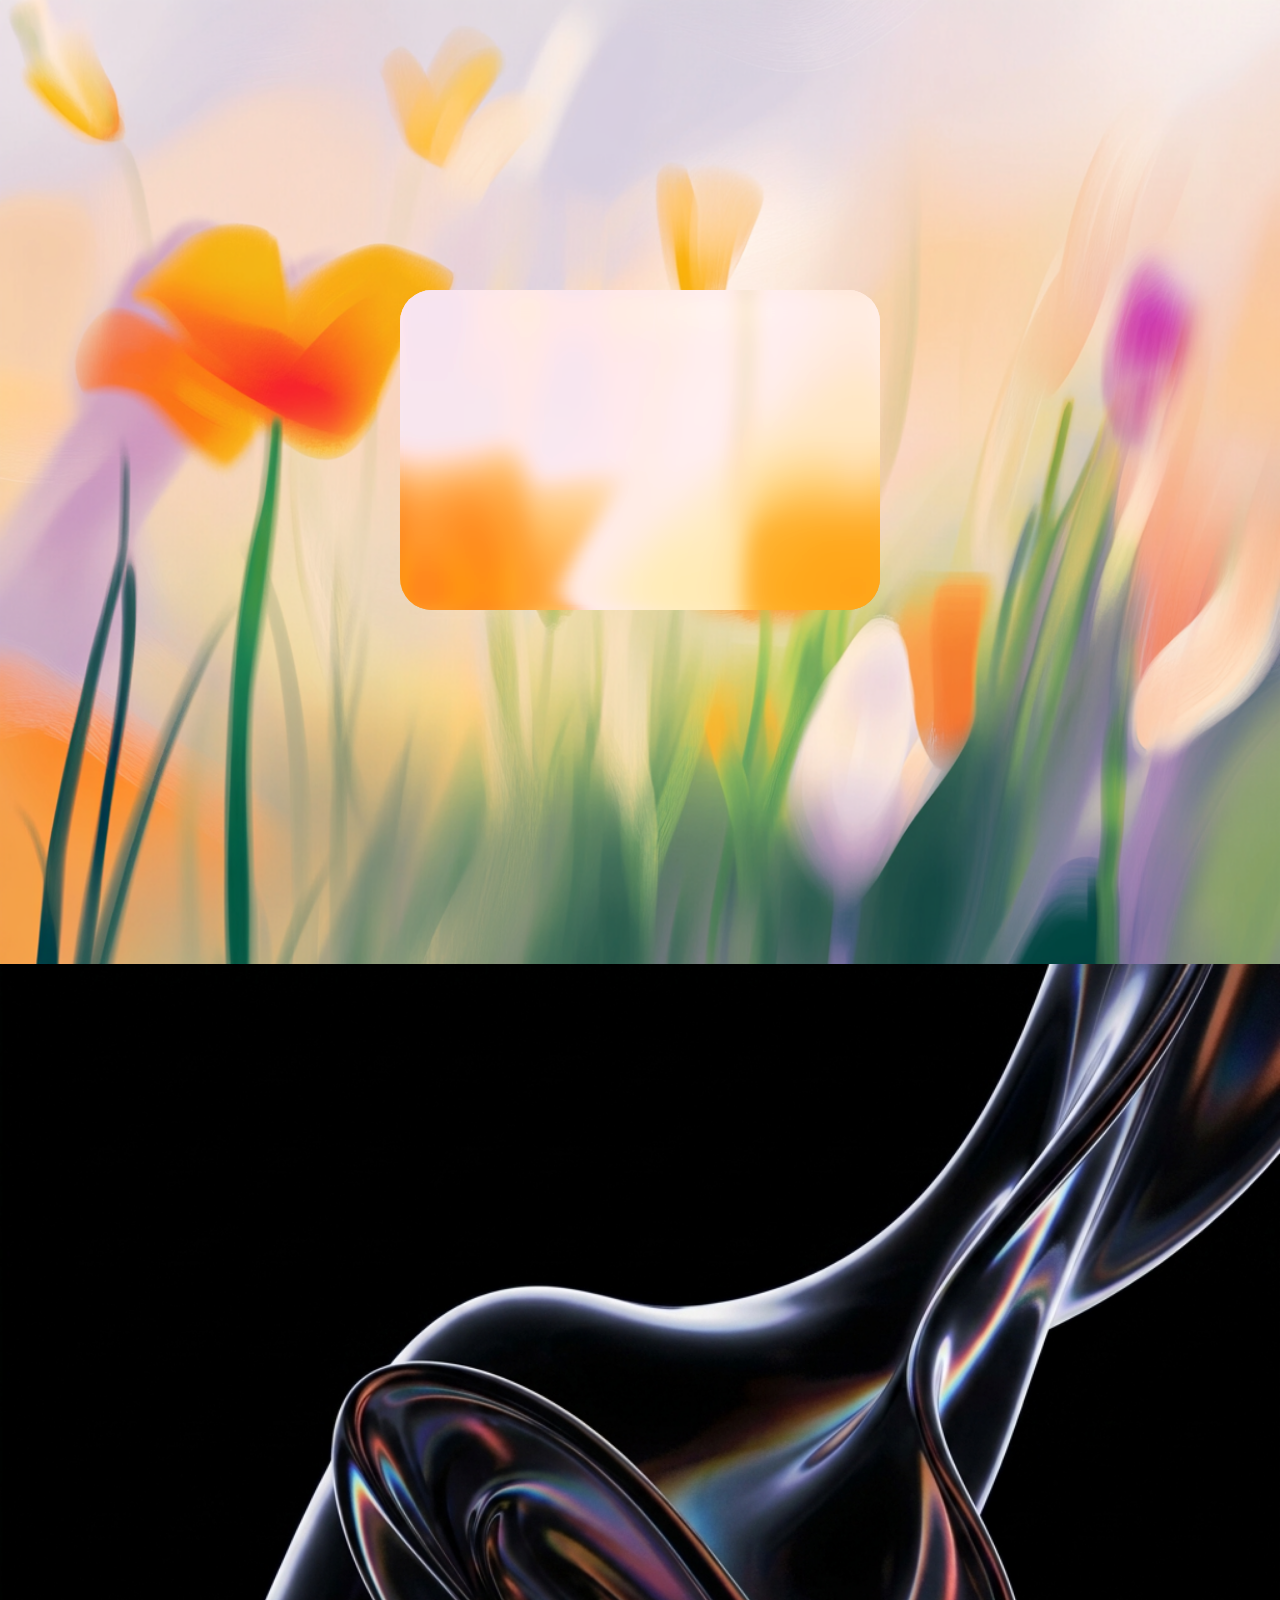
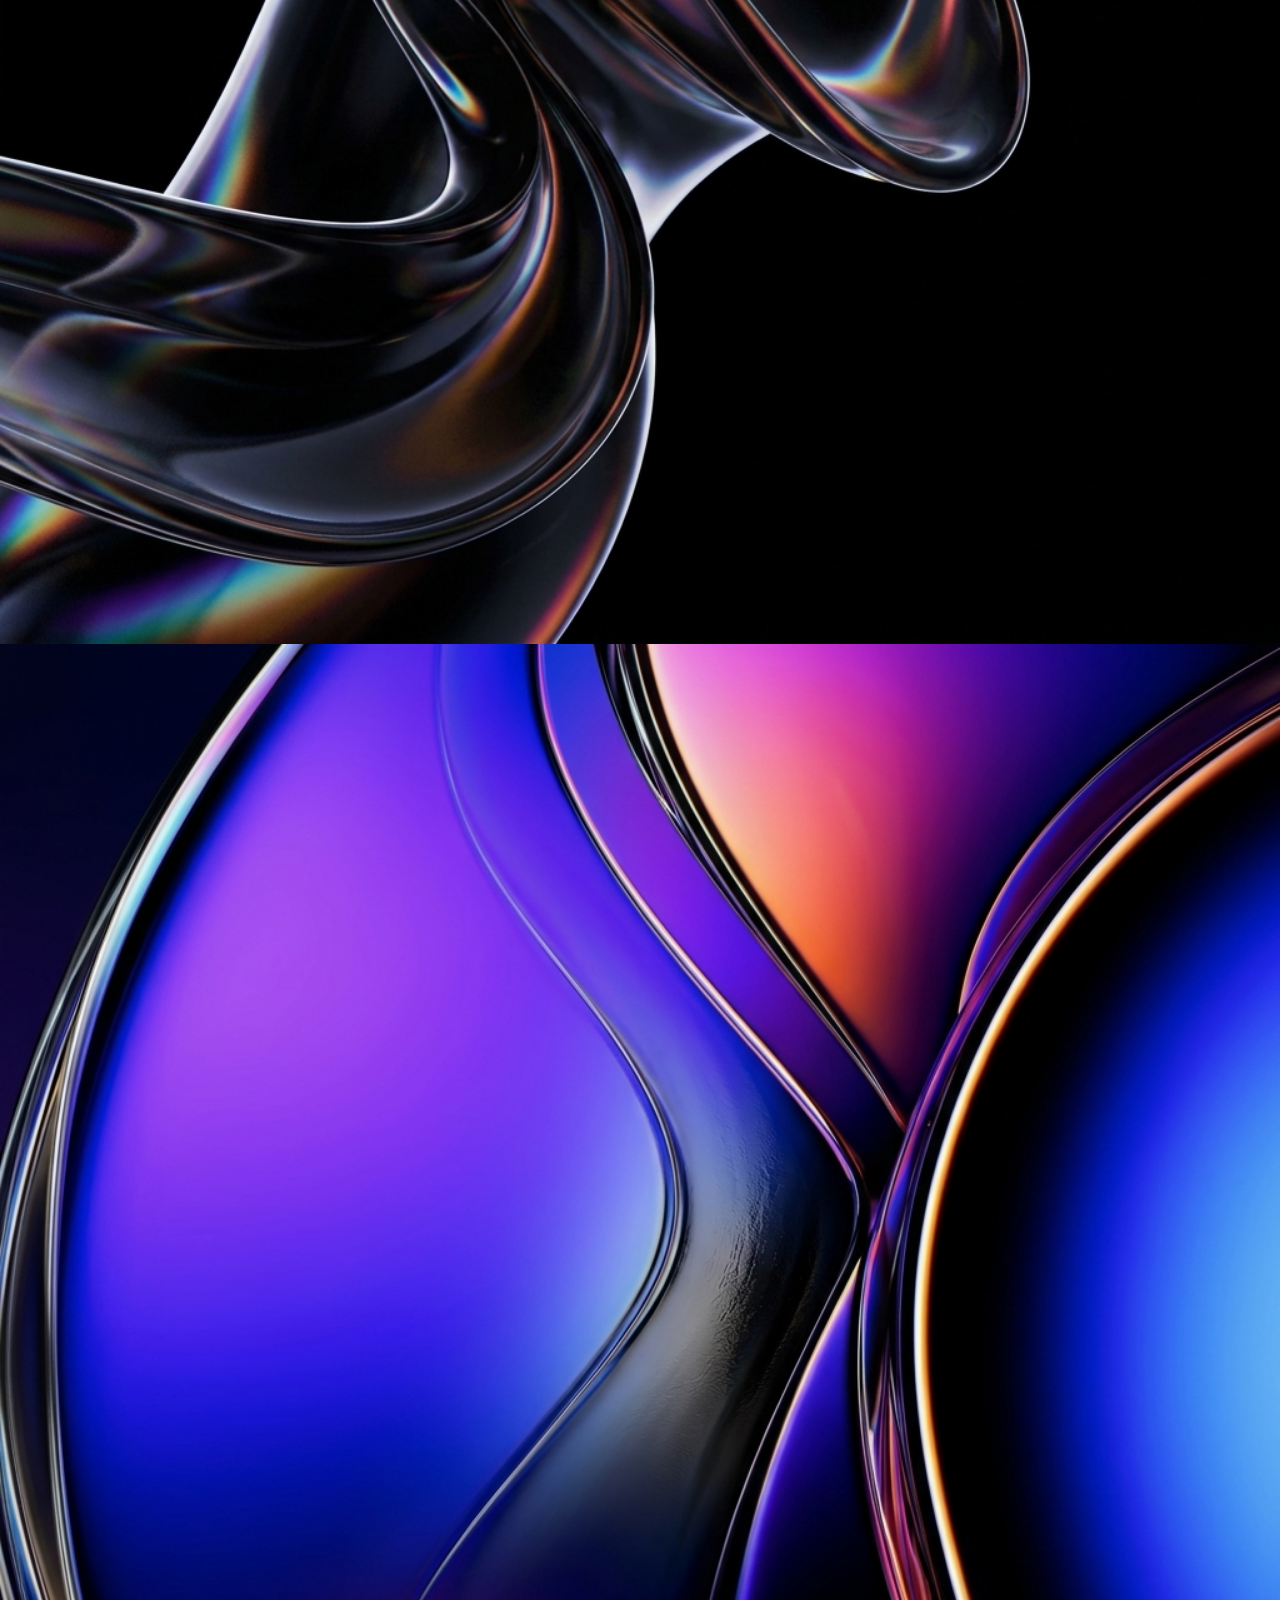
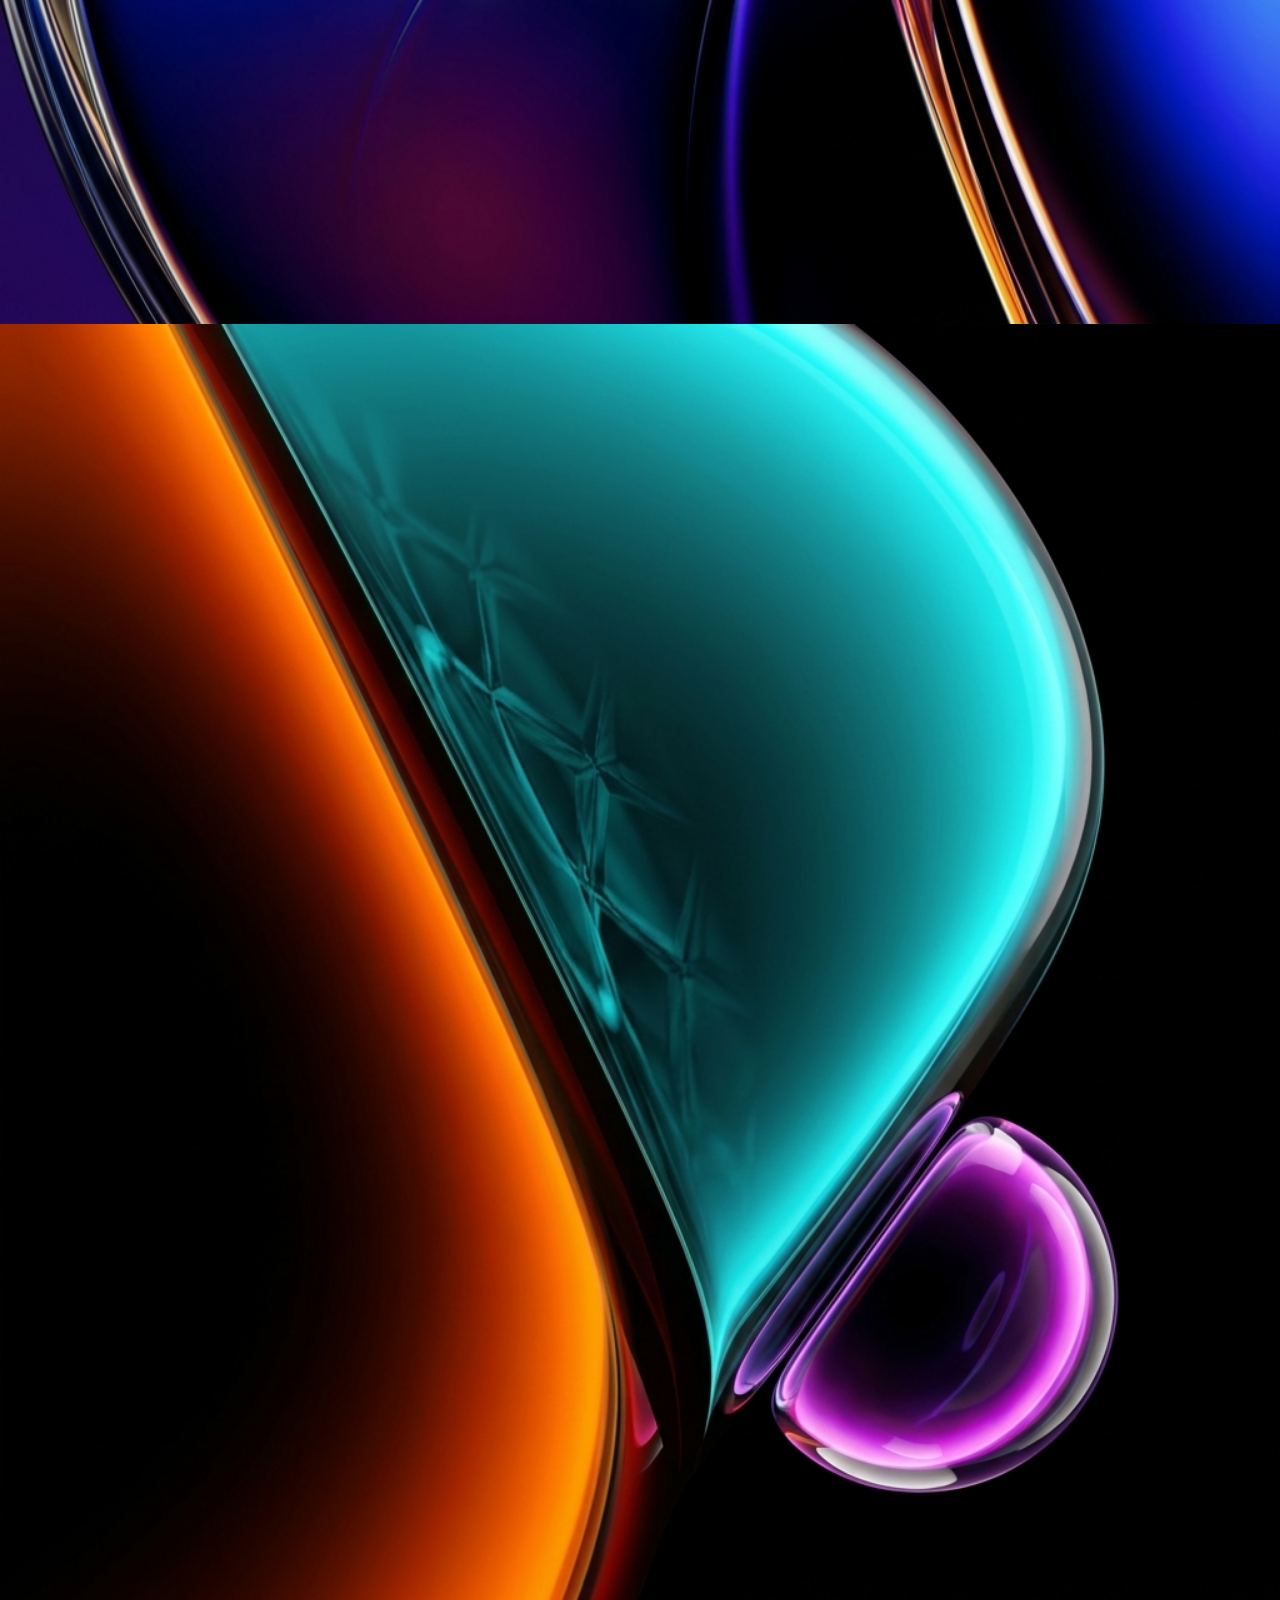
==== index.html @ f013bc6e "Initial commit of The Liquid Glass" ====
<!DOCTYPE html>
<html lang="en">
<head>
<meta charset="UTF-8">
<meta name="viewport" content="width=device-width, initial-scale=1.0">
<title>3D Spherical Glass Lens</title>
<style>
  html, body {
    height: 100%;
    min-height: 300vh;
    margin: 0;
    font-family: system-ui, sans-serif;
    overflow-x: hidden;
    background: #000;
  }
  
  .bg {
    position: absolute; /* Make it absolute so it scrolls naturally with the page */
    inset: 0;
    z-index: 0;
  }
  
  .bg img {
    width: 100%;
    display: block;
    object-fit: cover;
  }

  .glass-container {
    position: fixed;
    inset: 50% auto auto 50%;
    transform: translate(-50%, -50%);
    width: 480px;
    height: 320px;
    z-index: 10;
  }

  .frost-layer {
    position: absolute;
    inset: 0;
    width: 100%;
    height: 100%;
    border-radius: 2rem;
    
    /* Constant blur/refraction */
    backdrop-filter: url(#glass-dispersion);
    -webkit-backdrop-filter: url(#glass-dispersion);
  }

  .glass-3d-overlay {
    position: absolute;
    inset: 0;
    width: 100%;
    height: 100%;
    border-radius: 2rem;
    background: transparent;
    
    /* Light -63° 80% & Depth 29 */
    border: none; 
    
    /* box-shadow removed */
    outline: 0;
    transition: transform 0.3s ease;
  }

  /* removed ::before */

</style>
</head>
<body>

<div class="bg">
  <img src="Vibrant-Summer-Meadow-Watercolor.png" alt="">
  <img src="bg1.png" alt="">
  <img src="bg2.png" alt="">
  <img src="bg3.png" alt="">
</div>

<div class="glass-container">
  
  

  
  

  
  <div style="position: absolute; inset: 0; border-radius: 2rem; overflow: hidden; pointer-events: none;">
    <div id="internal-bg" style="position: absolute; left: calc(-50vw + 240px); top: calc(-50vh + 160px); width: 100vw; transform: scale(1.8); will-change: transform, top; filter: blur(5px) contrast(1.2) saturate(1.1);">

      <img src="Vibrant-Summer-Meadow-Watercolor.png" style="width: 100%; display: block;" alt="">
      <img src="bg1.png" style="width: 100%; display: block;" alt="">
      <img src="bg2.png" style="width: 100%; display: block;" alt="">
      <img src="bg3.png" style="width: 100%; display: block;" alt="">

    </div>
  </div>

  <div class="frost-layer" id="frost-layer"></div>
  <button id="btn" class="glass-3d-overlay"></button>
</div>

<svg aria-hidden="true" style="position:absolute;width:0;height:0">
  <!-- Increase filter bounds to 300% to prevent the massive displacement from clipping the edges (which causes the blue/cyan artifacts) -->
  <filter id="glass-dispersion" x="-100%" y="-100%" width="300%" height="300%" filterUnits="objectBoundingBox" primitiveUnits="userSpaceOnUse" color-interpolation-filters="sRGB">
    
    <!-- Frost -->
    <feGaussianBlur in="SourceGraphic" stdDeviation="0" result="frosted"/>
    
    <!-- Refraction Map -->
    <feImage href="[data-uri]" x="0" y="0" width="480" height="320" preserveAspectRatio="none" result="raw-map"/>
    <feGaussianBlur in="raw-map" stdDeviation="2" result="smooth-map"/>
    
    <!-- Chromatic Aberration / Dispersion (90 spread) -->
    <!-- RED CHANNEL: Refraction 140 + 45 = 185 -->
    <feColorMatrix in="frosted" type="matrix" values="1 0 0 0 0  0 0 0 0 0  0 0 0 0 0  0 0 0 1 0" result="red-channel"/>
    <feDisplacementMap in="red-channel" in2="smooth-map" scale="200" xChannelSelector="R" yChannelSelector="G" result="displaced-red"/>
    
    <!-- GREEN CHANNEL: Refraction 140 -->
    <feColorMatrix in="frosted" type="matrix" values="0 0 0 0 0  0 1 0 0 0  0 0 0 0 0  0 0 0 1 0" result="green-channel"/>
    <feDisplacementMap in="green-channel" in2="smooth-map" scale="180" xChannelSelector="R" yChannelSelector="G" result="displaced-green"/>
    
    <!-- BLUE CHANNEL: Refraction 140 - 45 = 95 -->
    <feColorMatrix in="frosted" type="matrix" values="0 0 0 0 0  0 0 0 0 0  0 0 1 0 0  0 0 0 1 0" result="blue-channel"/>
    <feDisplacementMap in="blue-channel" in2="smooth-map" scale="160" xChannelSelector="R" yChannelSelector="G" result="displaced-blue"/>
    
    <!-- Merge RGB Channels -->
    <feComposite in="displaced-red" in2="displaced-green" operator="arithmetic" k2="1" k3="1" result="rg"/>
    <feComposite in="rg" in2="displaced-blue" operator="arithmetic" k2="1" k3="1" result="final-dispersion"/>
    <feGaussianBlur in="final-dispersion" stdDeviation="0.5"/>
  </filter>
</svg>





<script>
  const bg = document.getElementById('internal-bg');
  let lastScrollY = -1;
  
  function updateGlass() {
    const scrollY = window.scrollY;
    if (scrollY !== lastScrollY && bg) {
      bg.style.top = `calc(-50vh + 160px - ${scrollY}px)`;
      bg.style.transformOrigin = `50vw calc(50vh + ${scrollY}px)`;
      lastScrollY = scrollY;
    }
    requestAnimationFrame(updateGlass);
  }
  
  requestAnimationFrame(updateGlass);
</script>
</body>



</html>
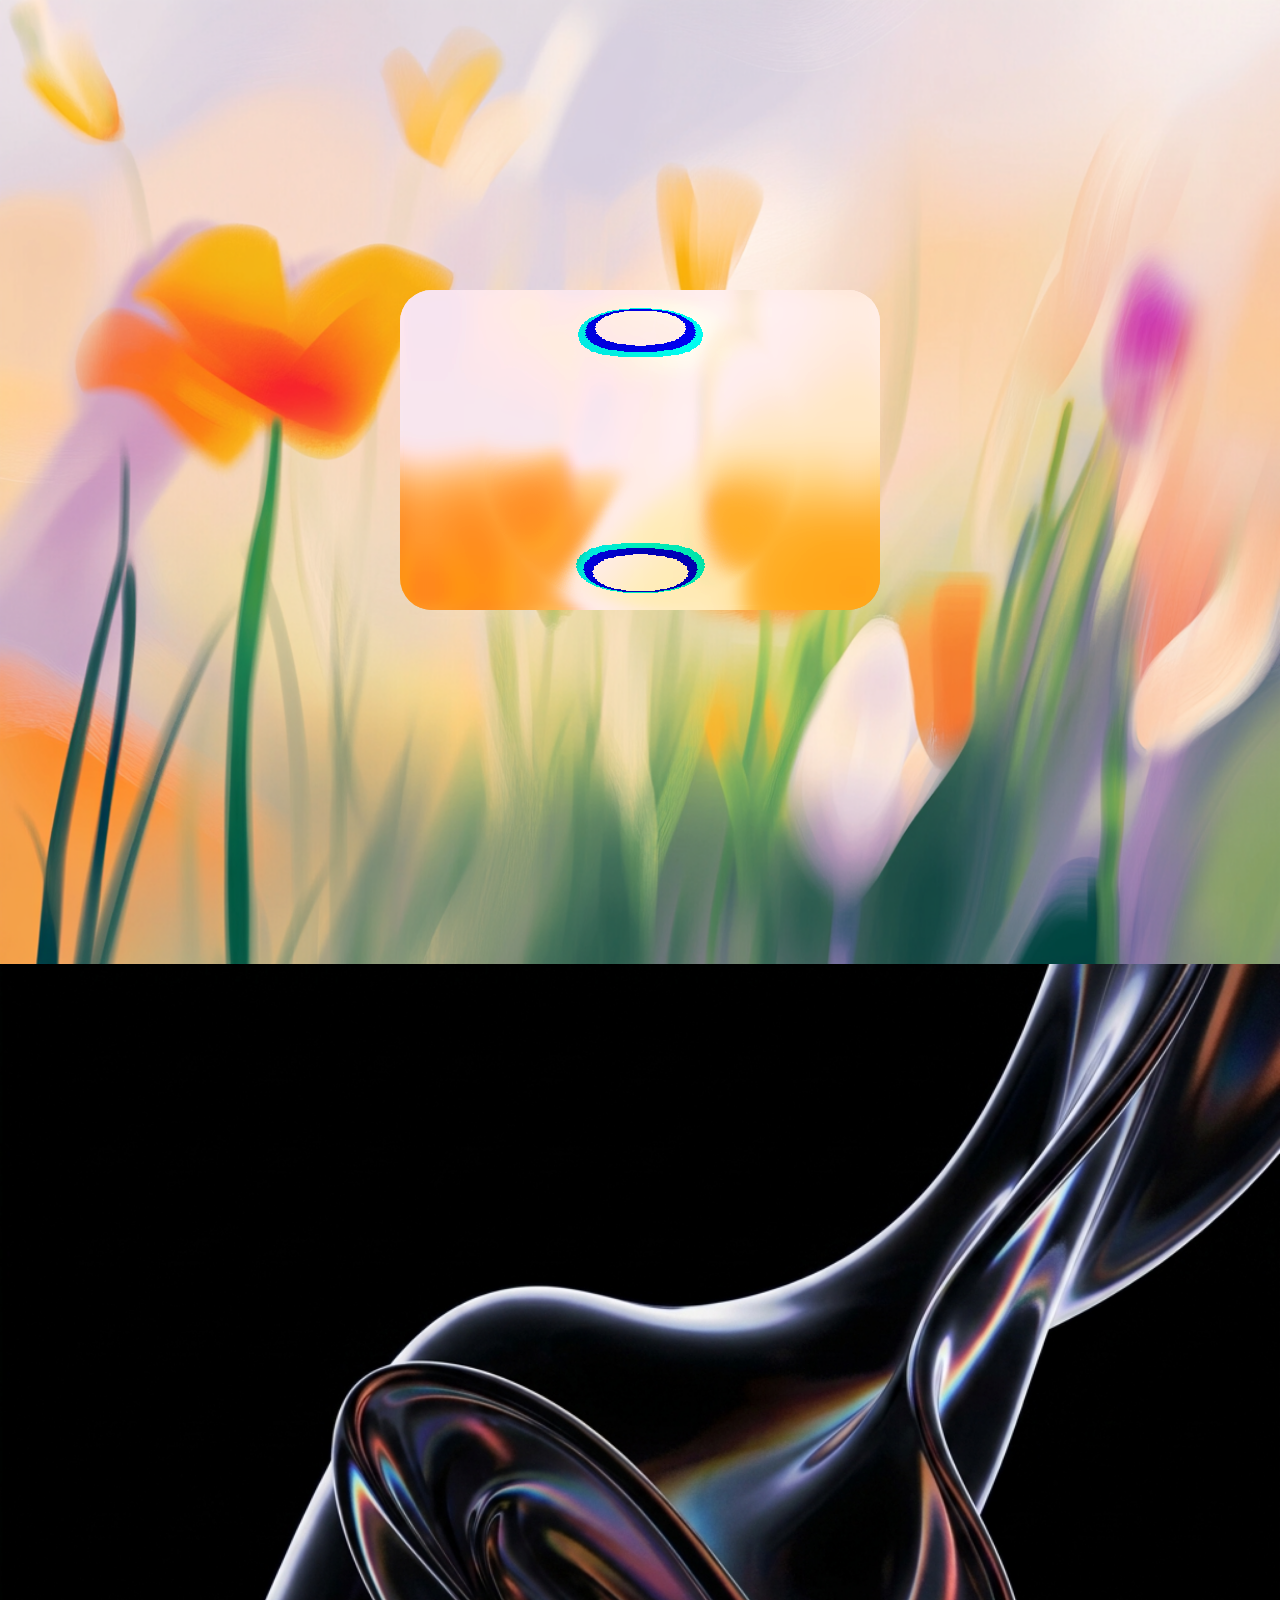
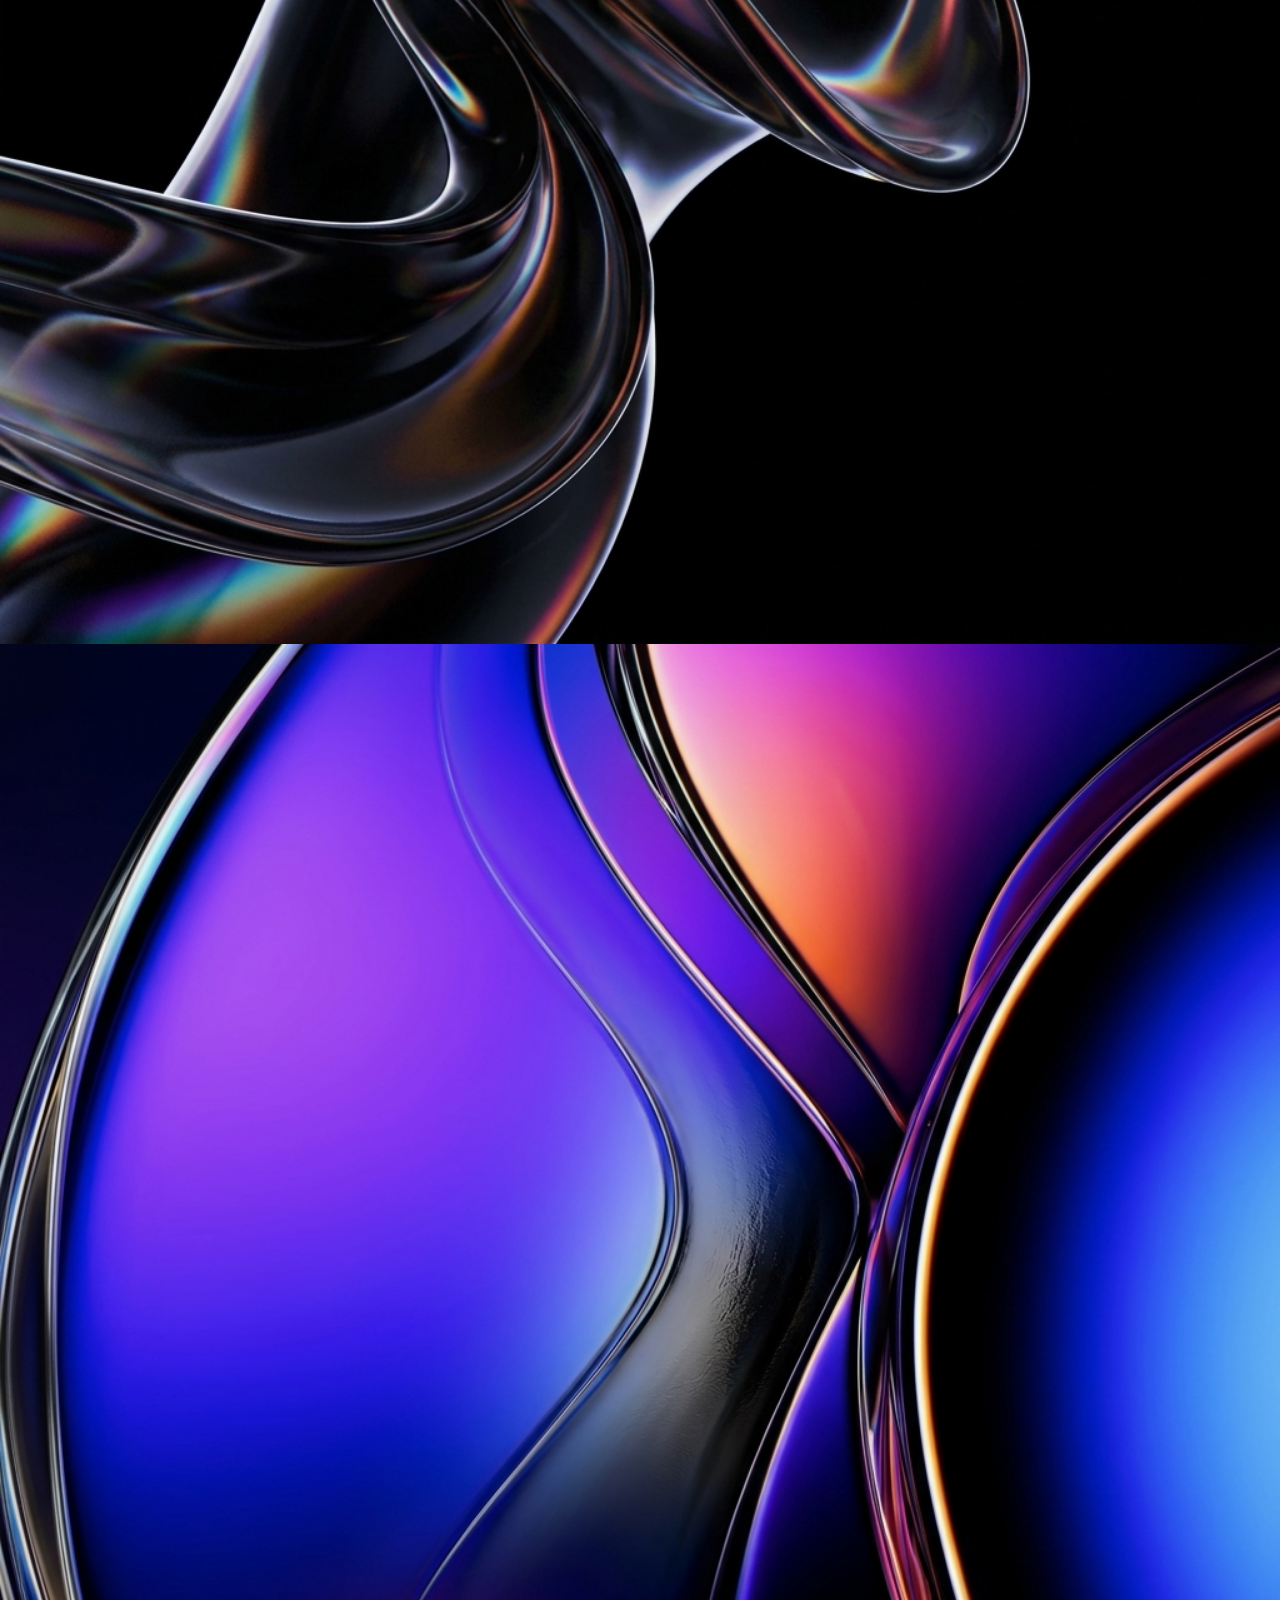
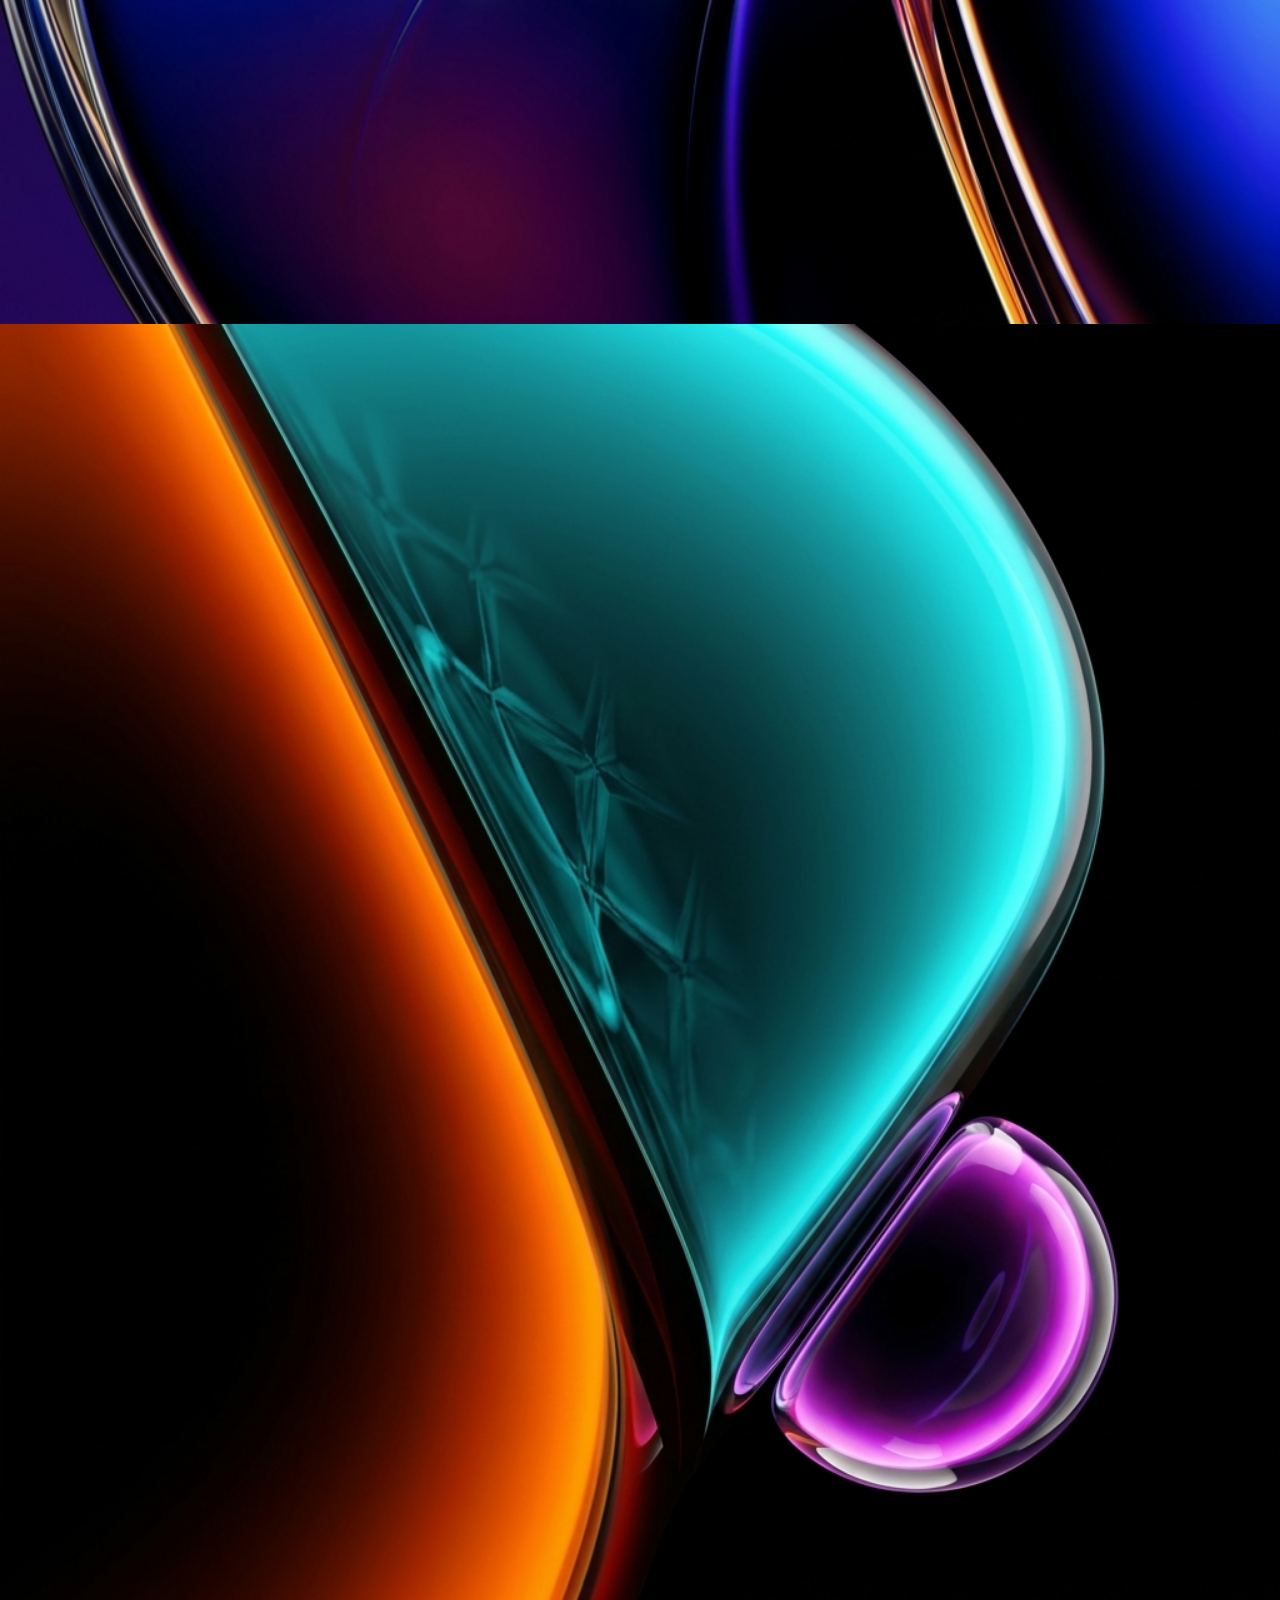
==== commit d40cbd9e: "Merged spherical slab seamlessly into main glass map" ====
--- a/index.html
+++ b/index.html
@@ -65,6 +65,8 @@
 
   /* removed ::before */
 
+
+  
 </style>
 </head>
 <body>
@@ -96,6 +98,7 @@
   </div>
 
   <div class="frost-layer" id="frost-layer"></div>
+  
   <button id="btn" class="glass-3d-overlay"></button>
 </div>
 
@@ -107,7 +110,7 @@
     <feGaussianBlur in="SourceGraphic" stdDeviation="0" result="frosted"/>
     
     <!-- Refraction Map -->
-    <feImage href="[data-uri]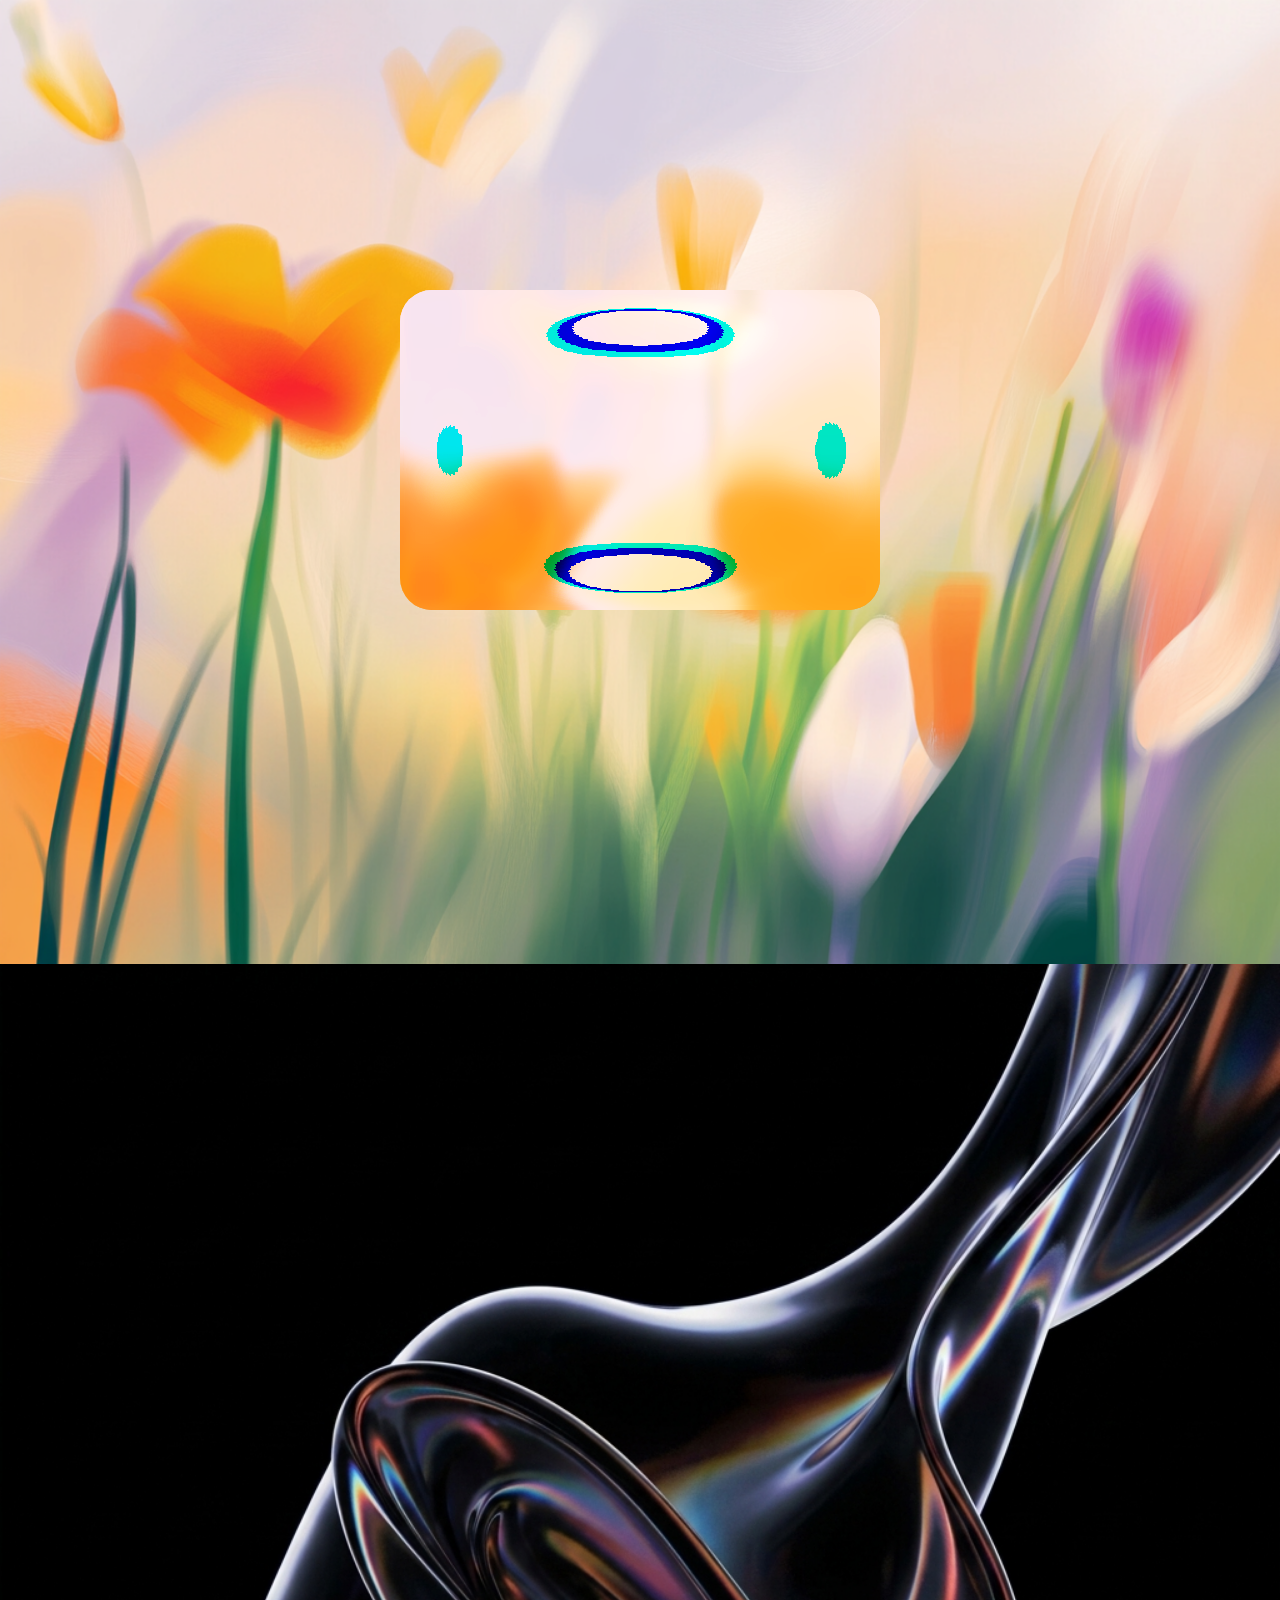
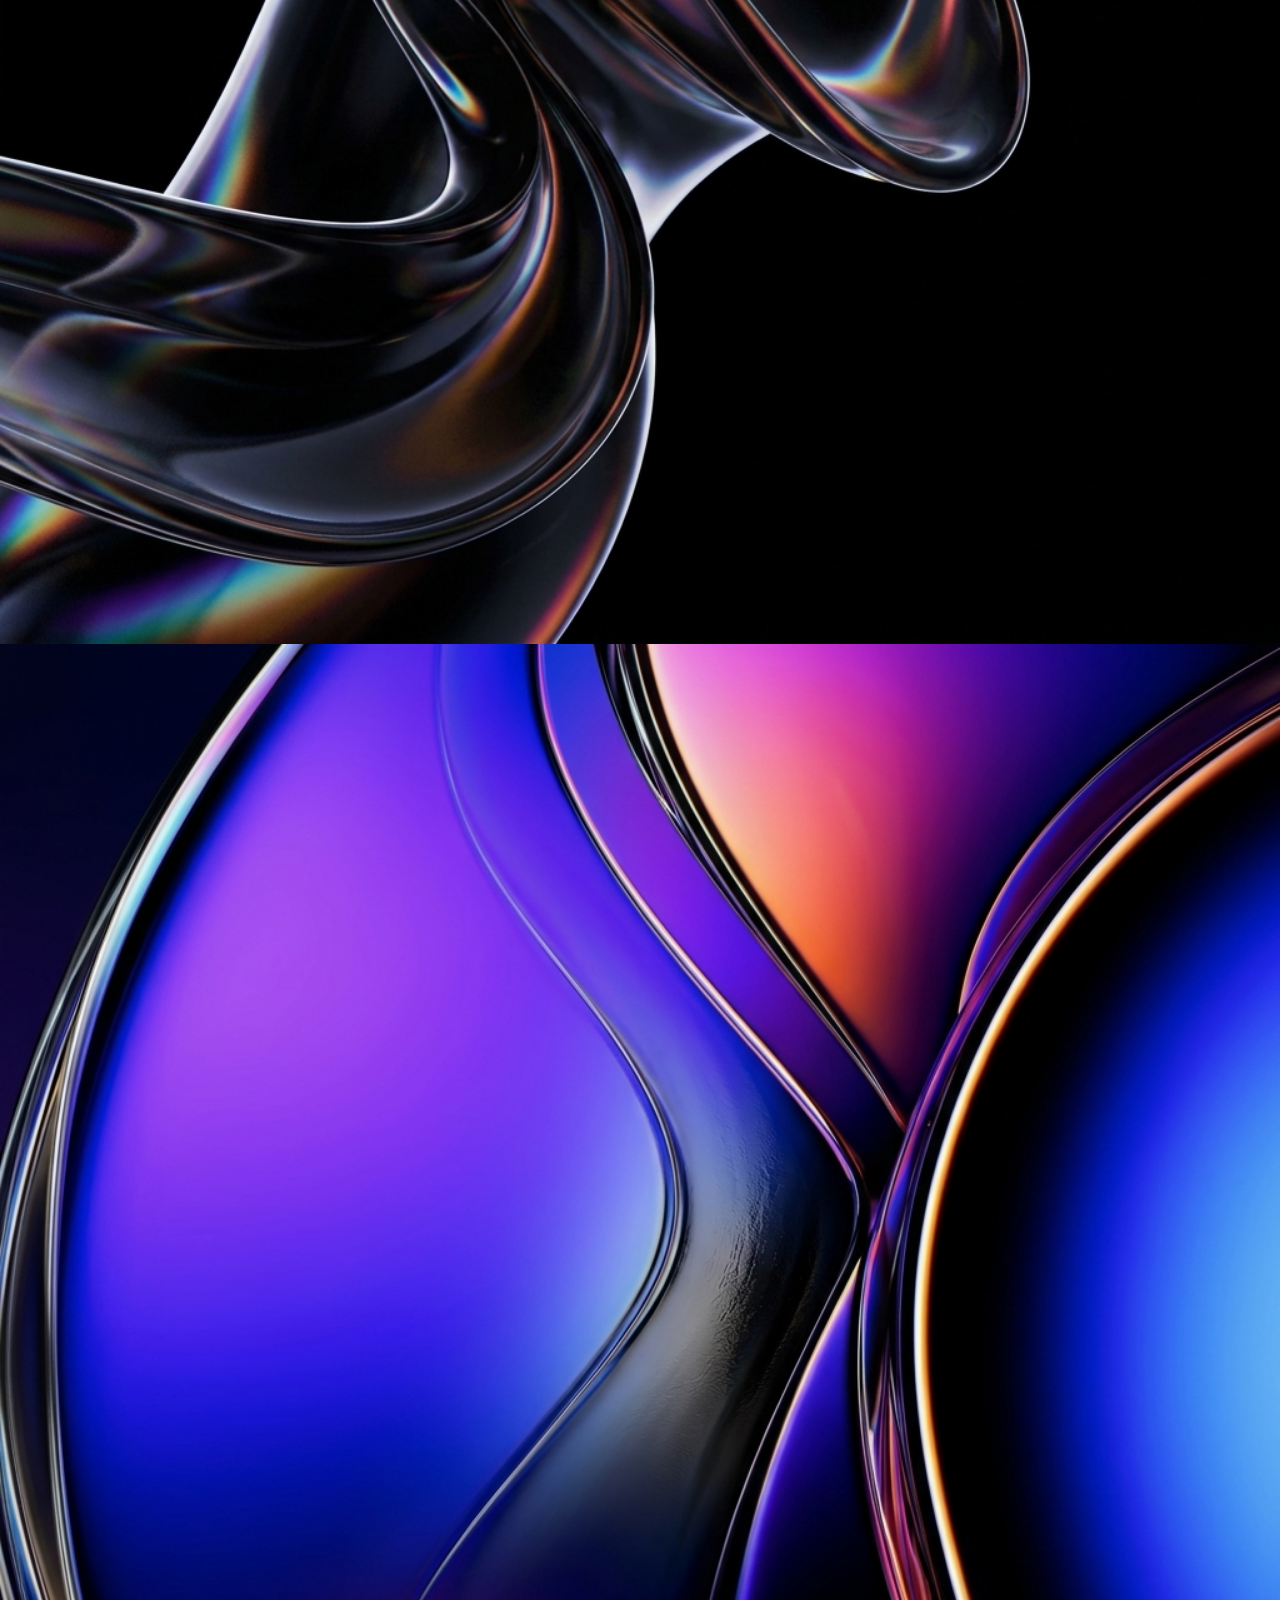
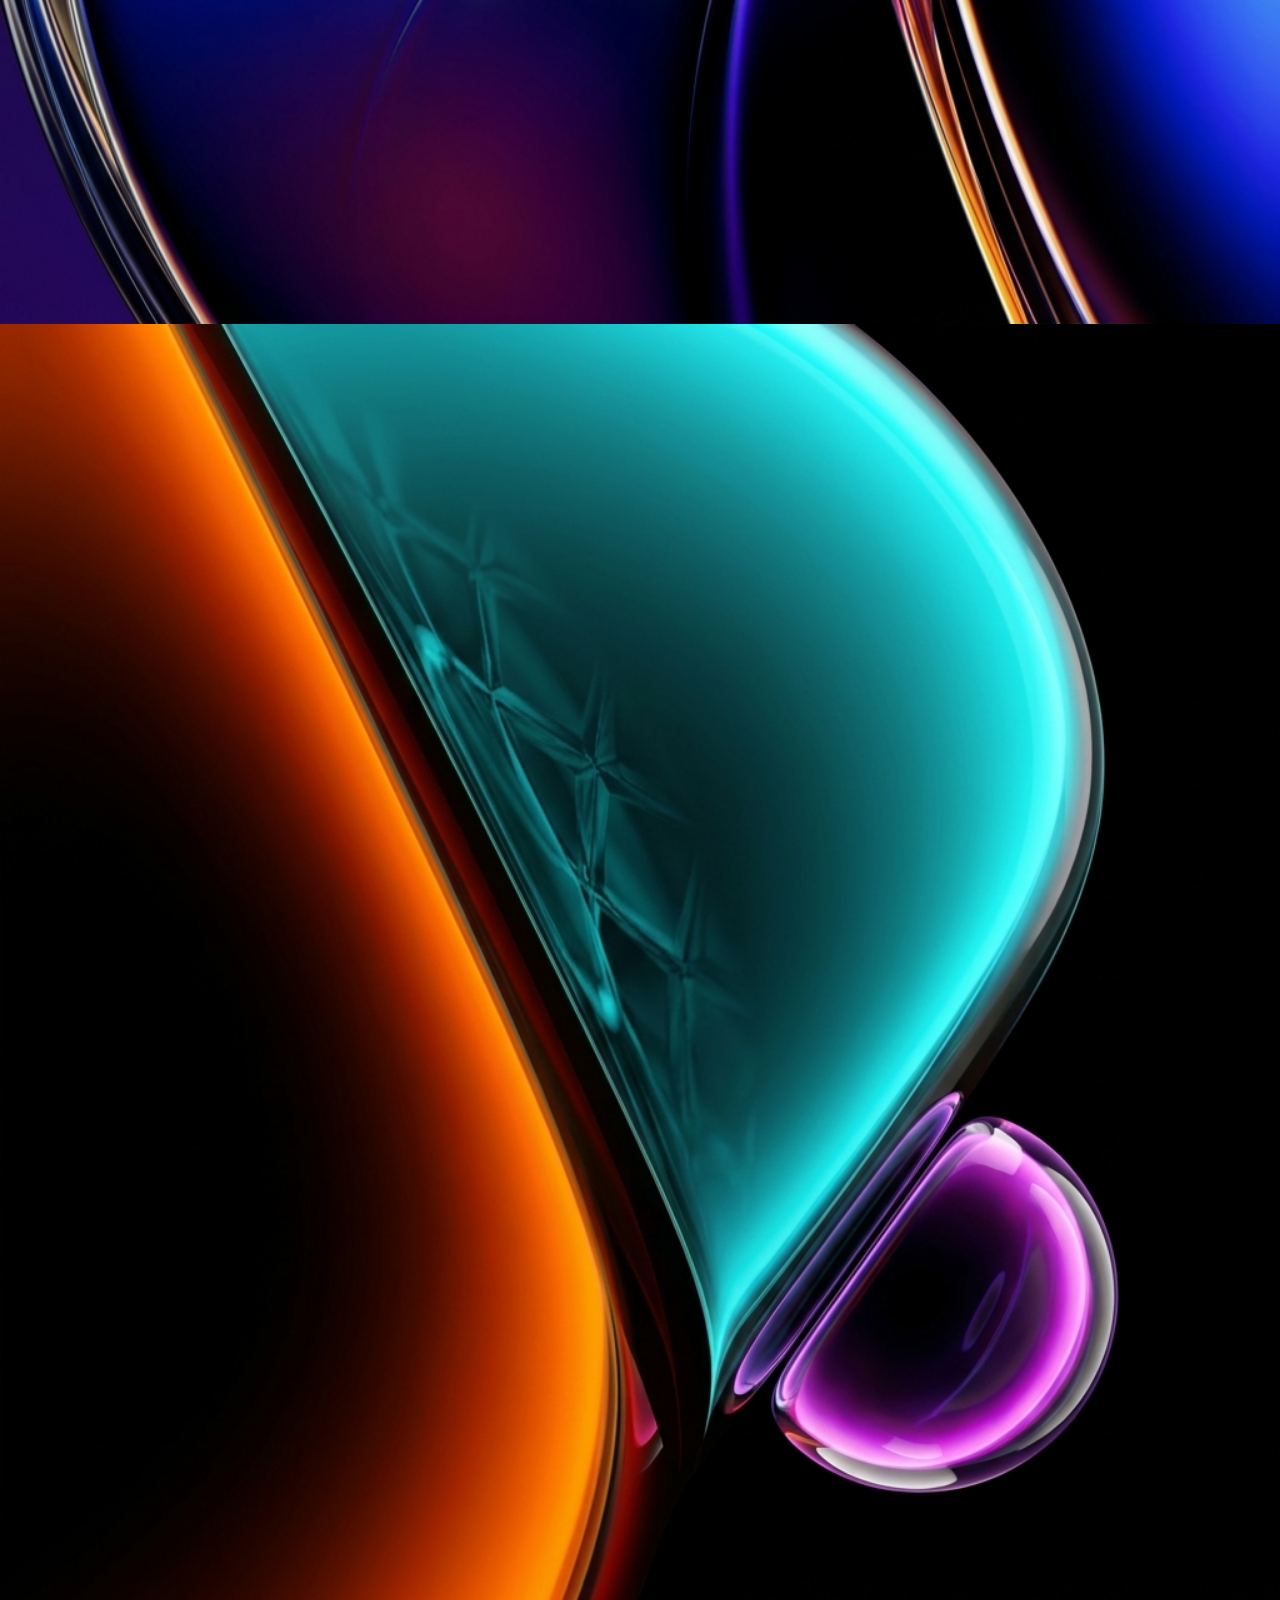
==== commit a0705ed2: "Extended shape to touch all four edges (ellipse)" ====
--- a/index.html
+++ b/index.html
@@ -110,7 +110,7 @@
     <feGaussianBlur in="SourceGraphic" stdDeviation="0" result="frosted"/>
     
     <!-- Refraction Map -->
-    <feImage href="[data-uri]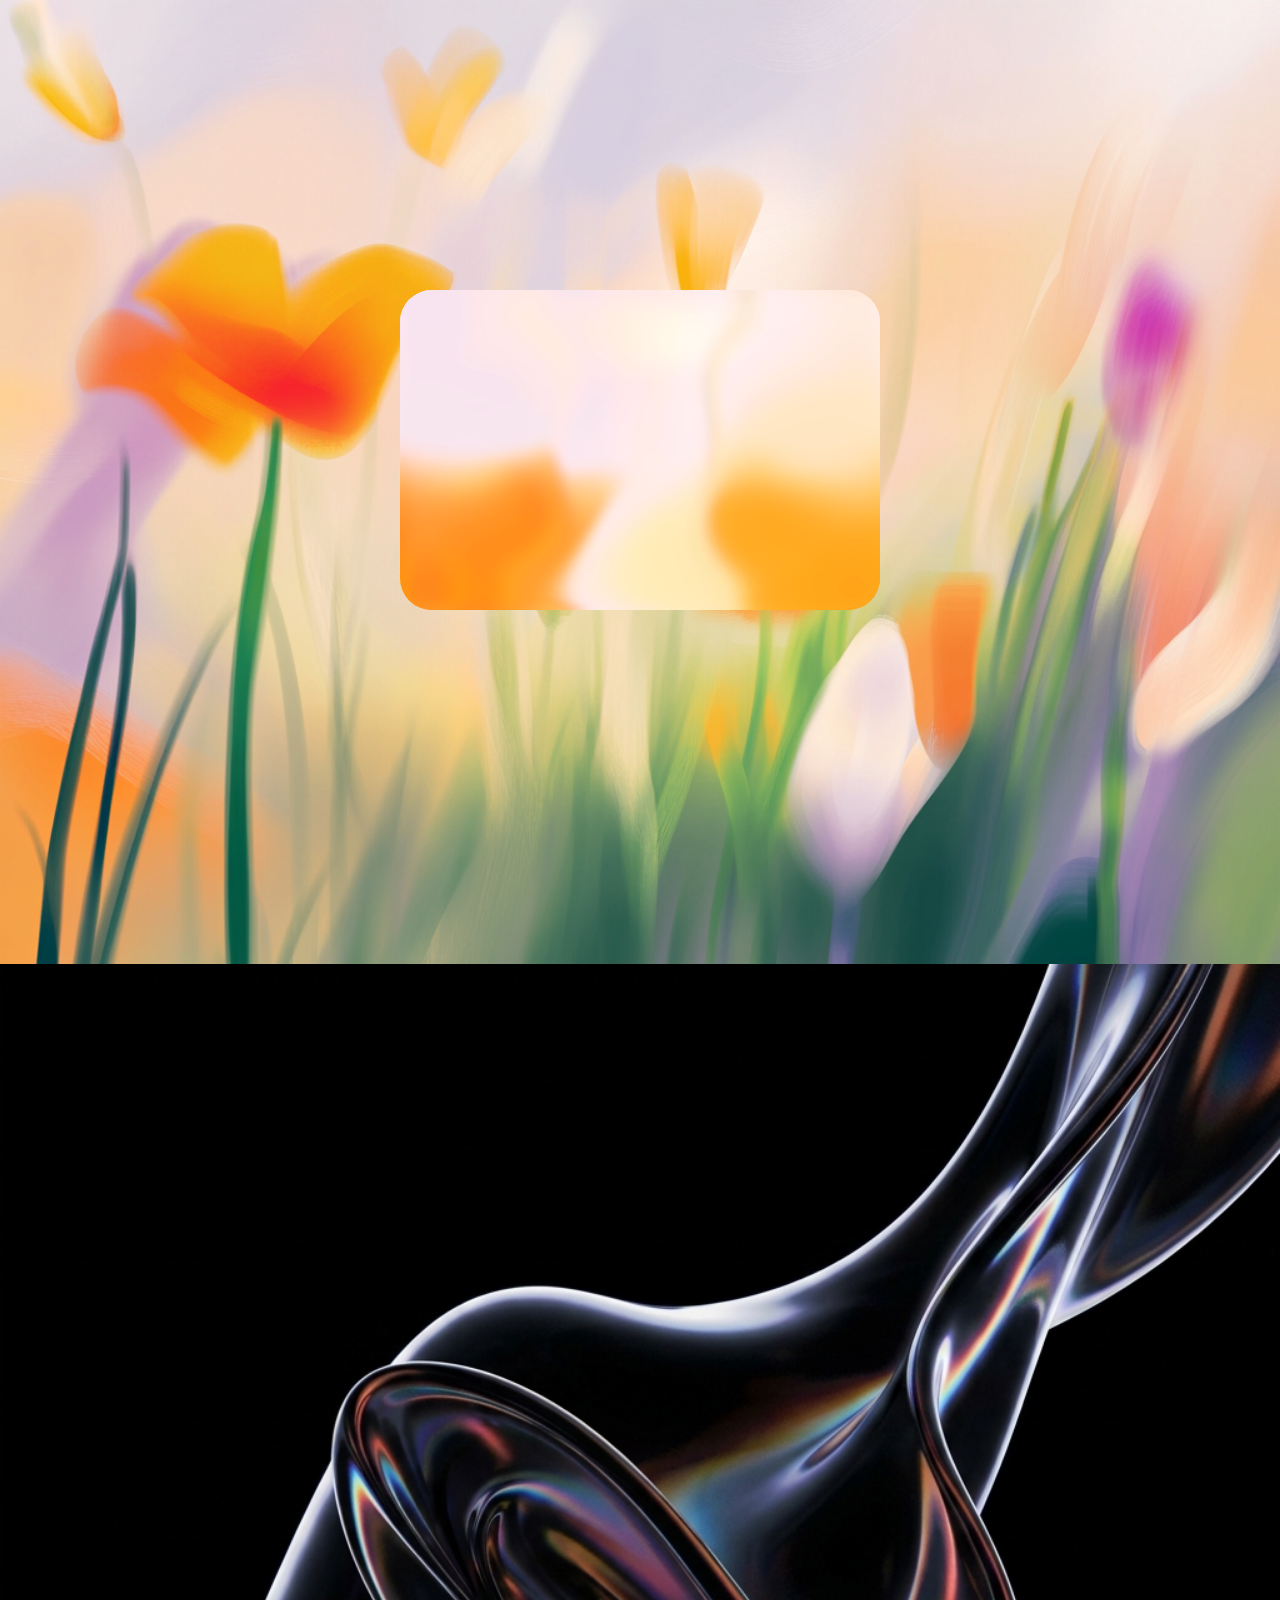
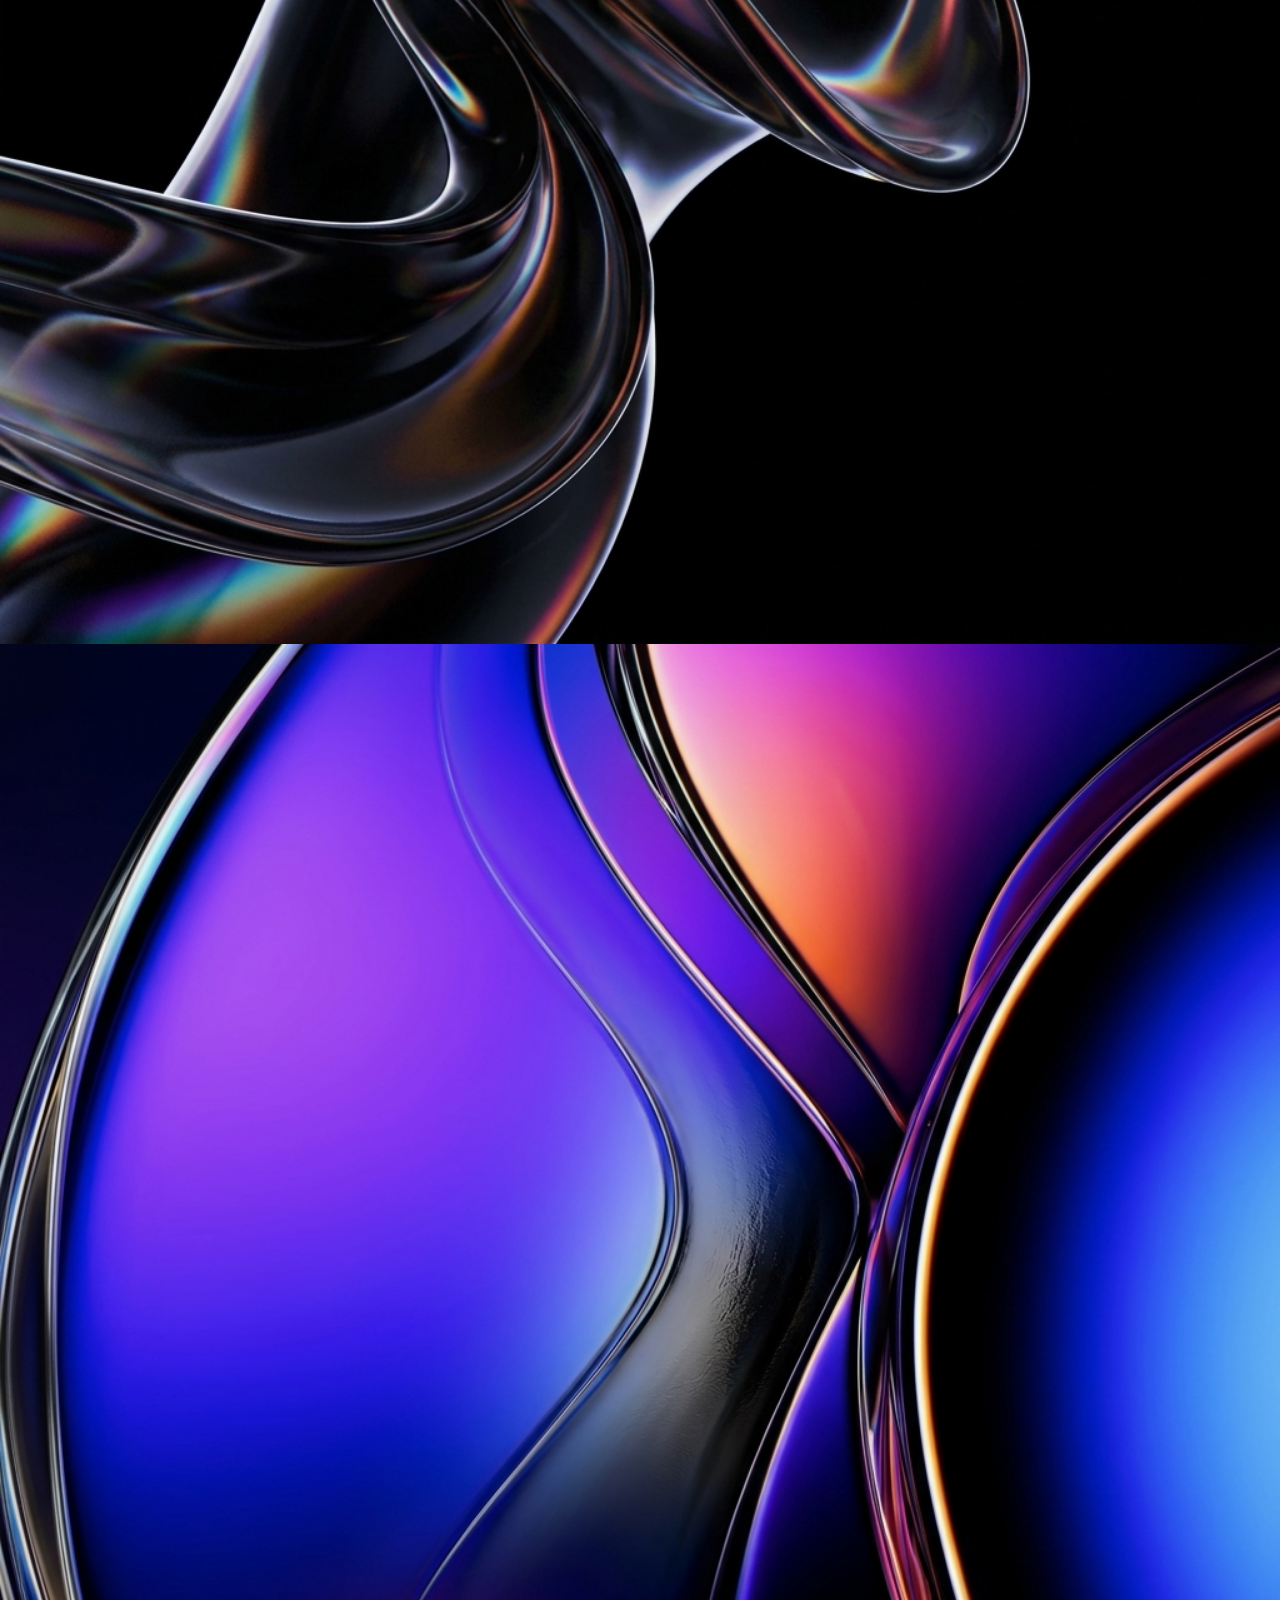
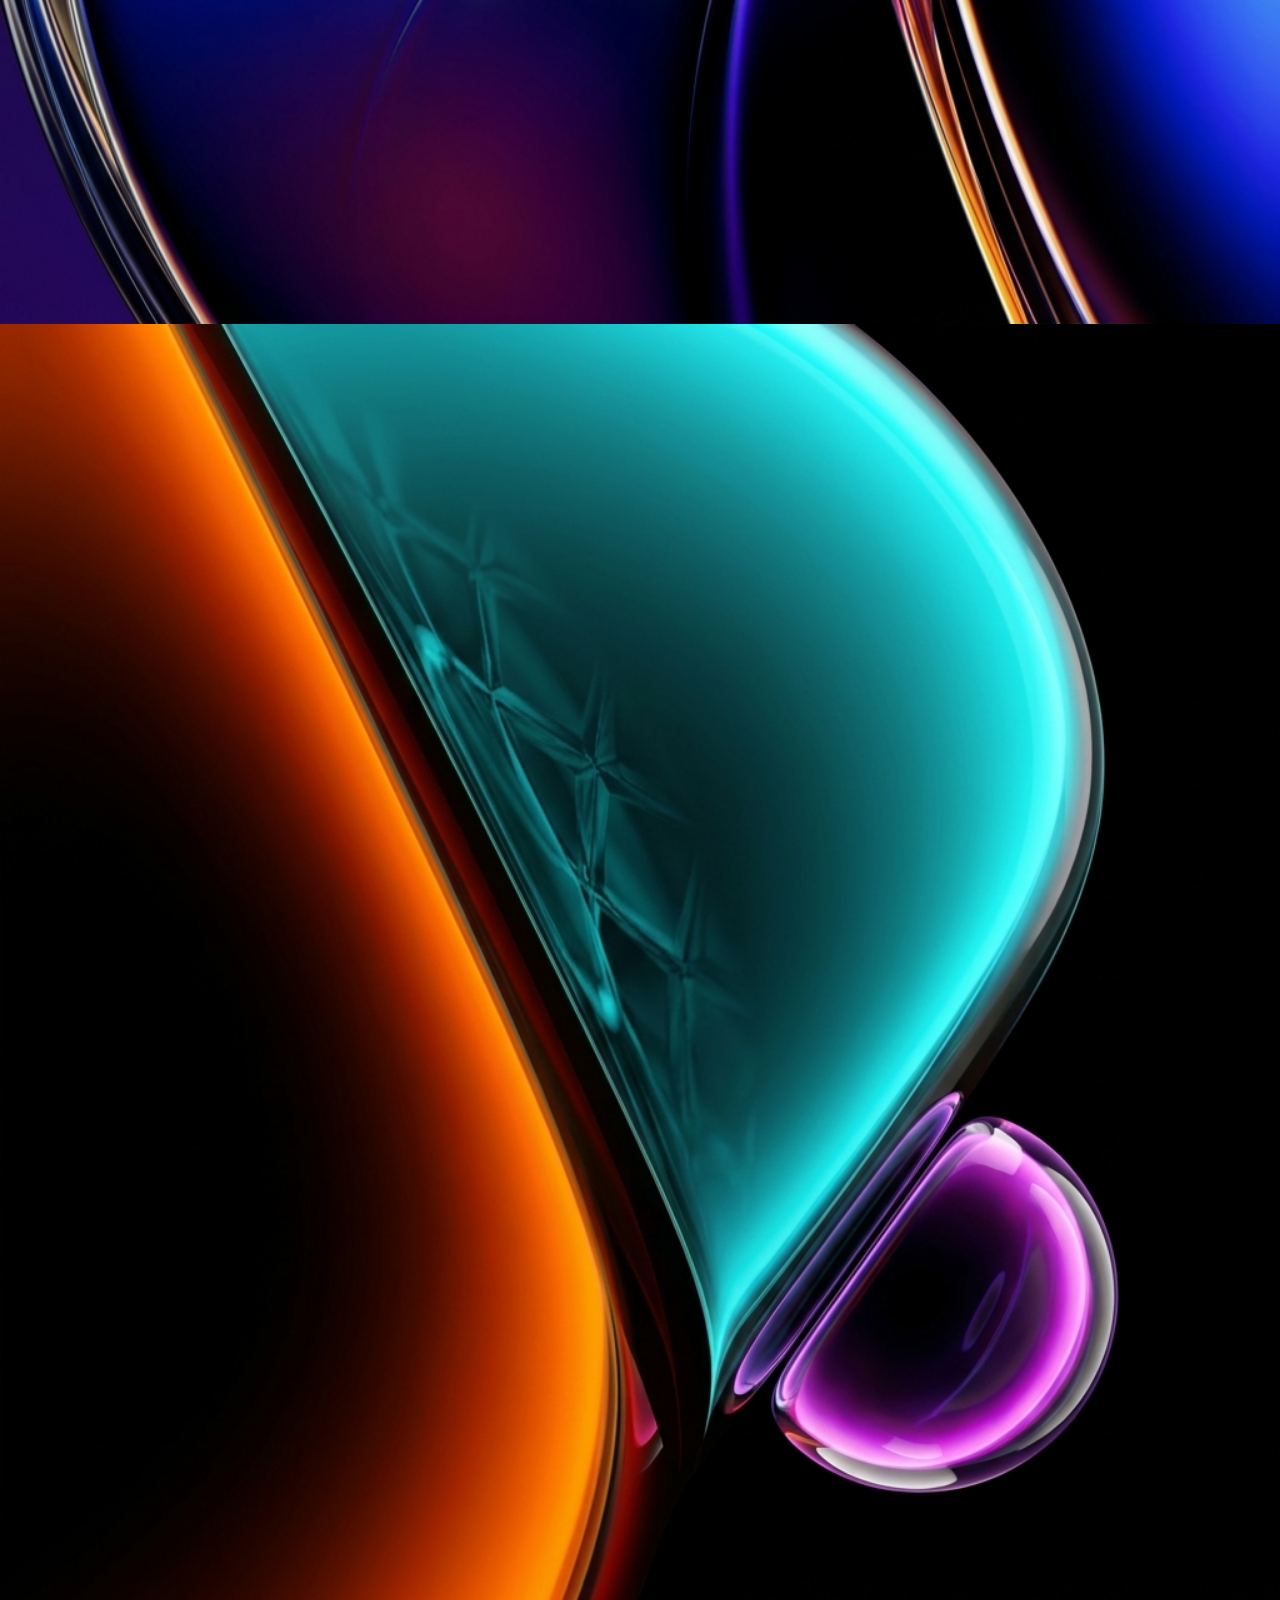
==== commit bb528605: "Fixed ellipse optical illusion and made blend perfectly invisible" ====
--- a/index.html
+++ b/index.html
@@ -110,7 +110,7 @@
     <feGaussianBlur in="SourceGraphic" stdDeviation="0" result="frosted"/>
     
     <!-- Refraction Map -->
-    <feImage href="[data-uri]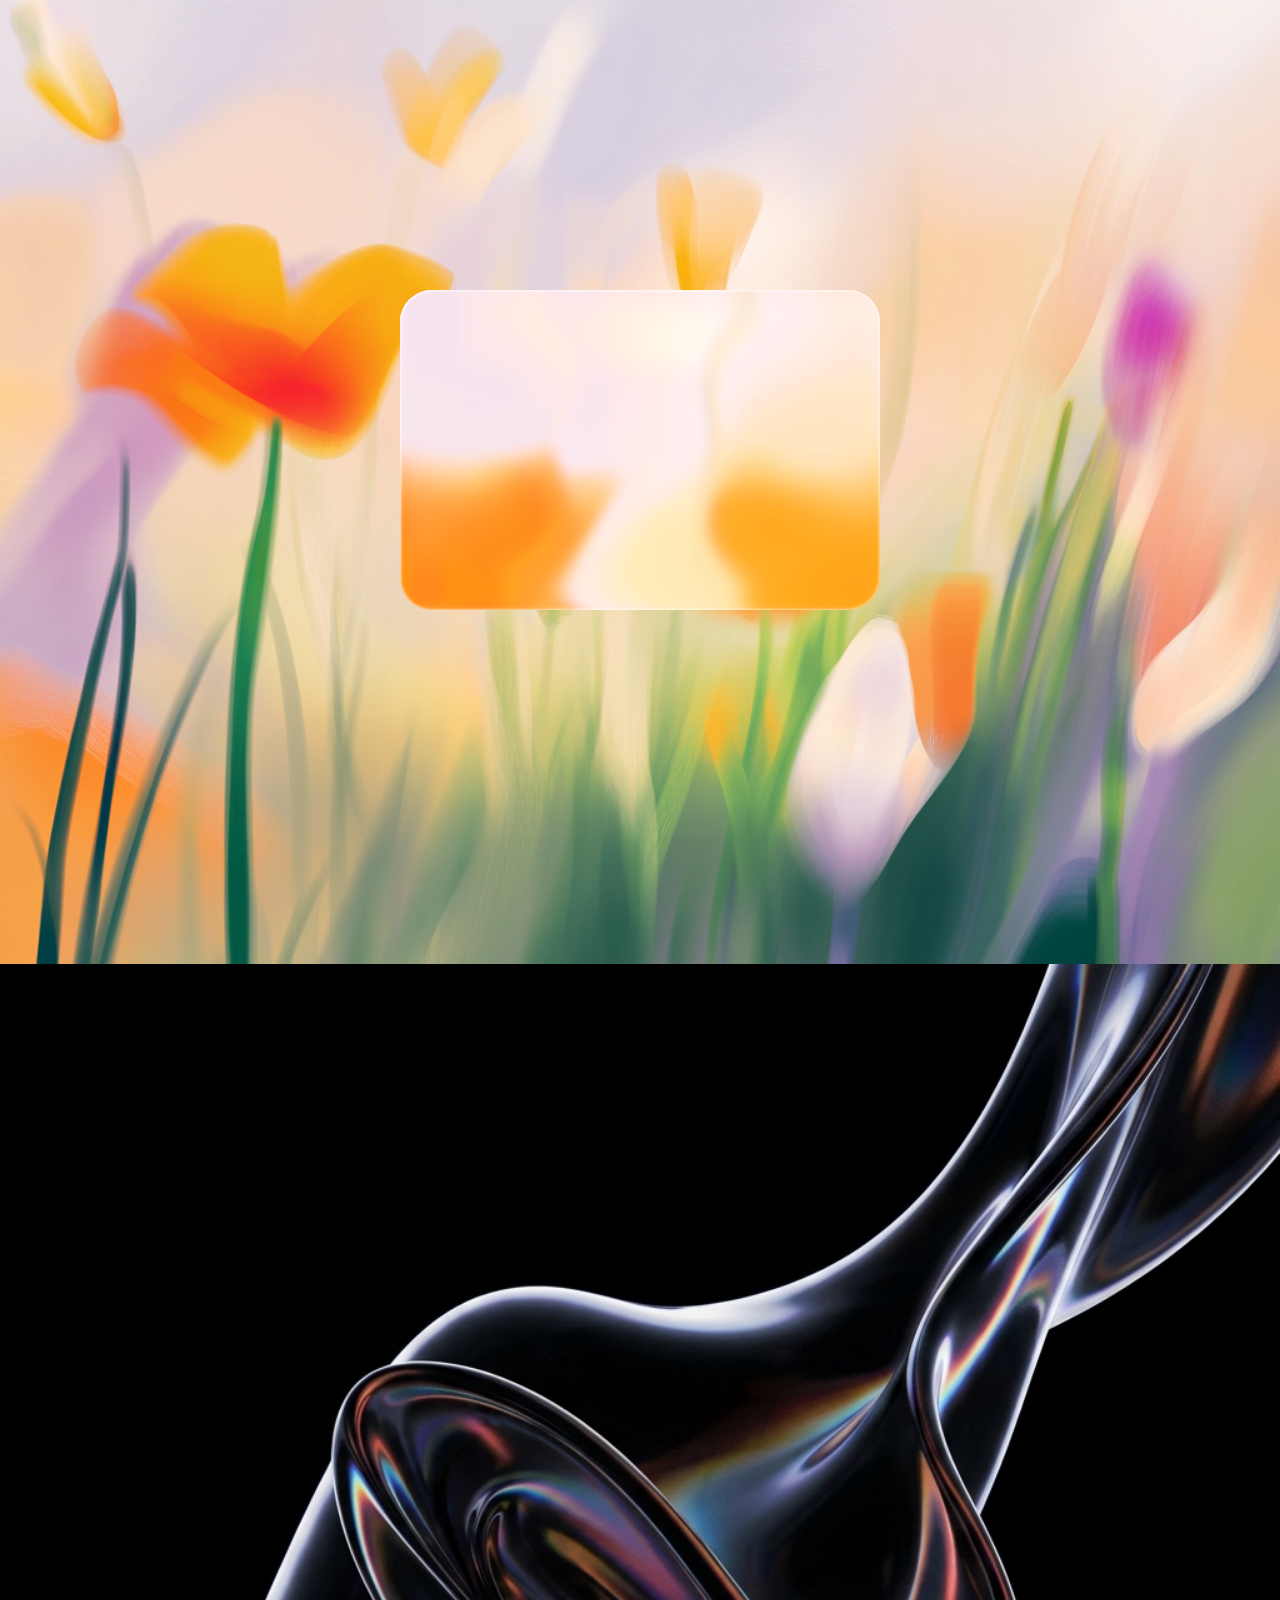
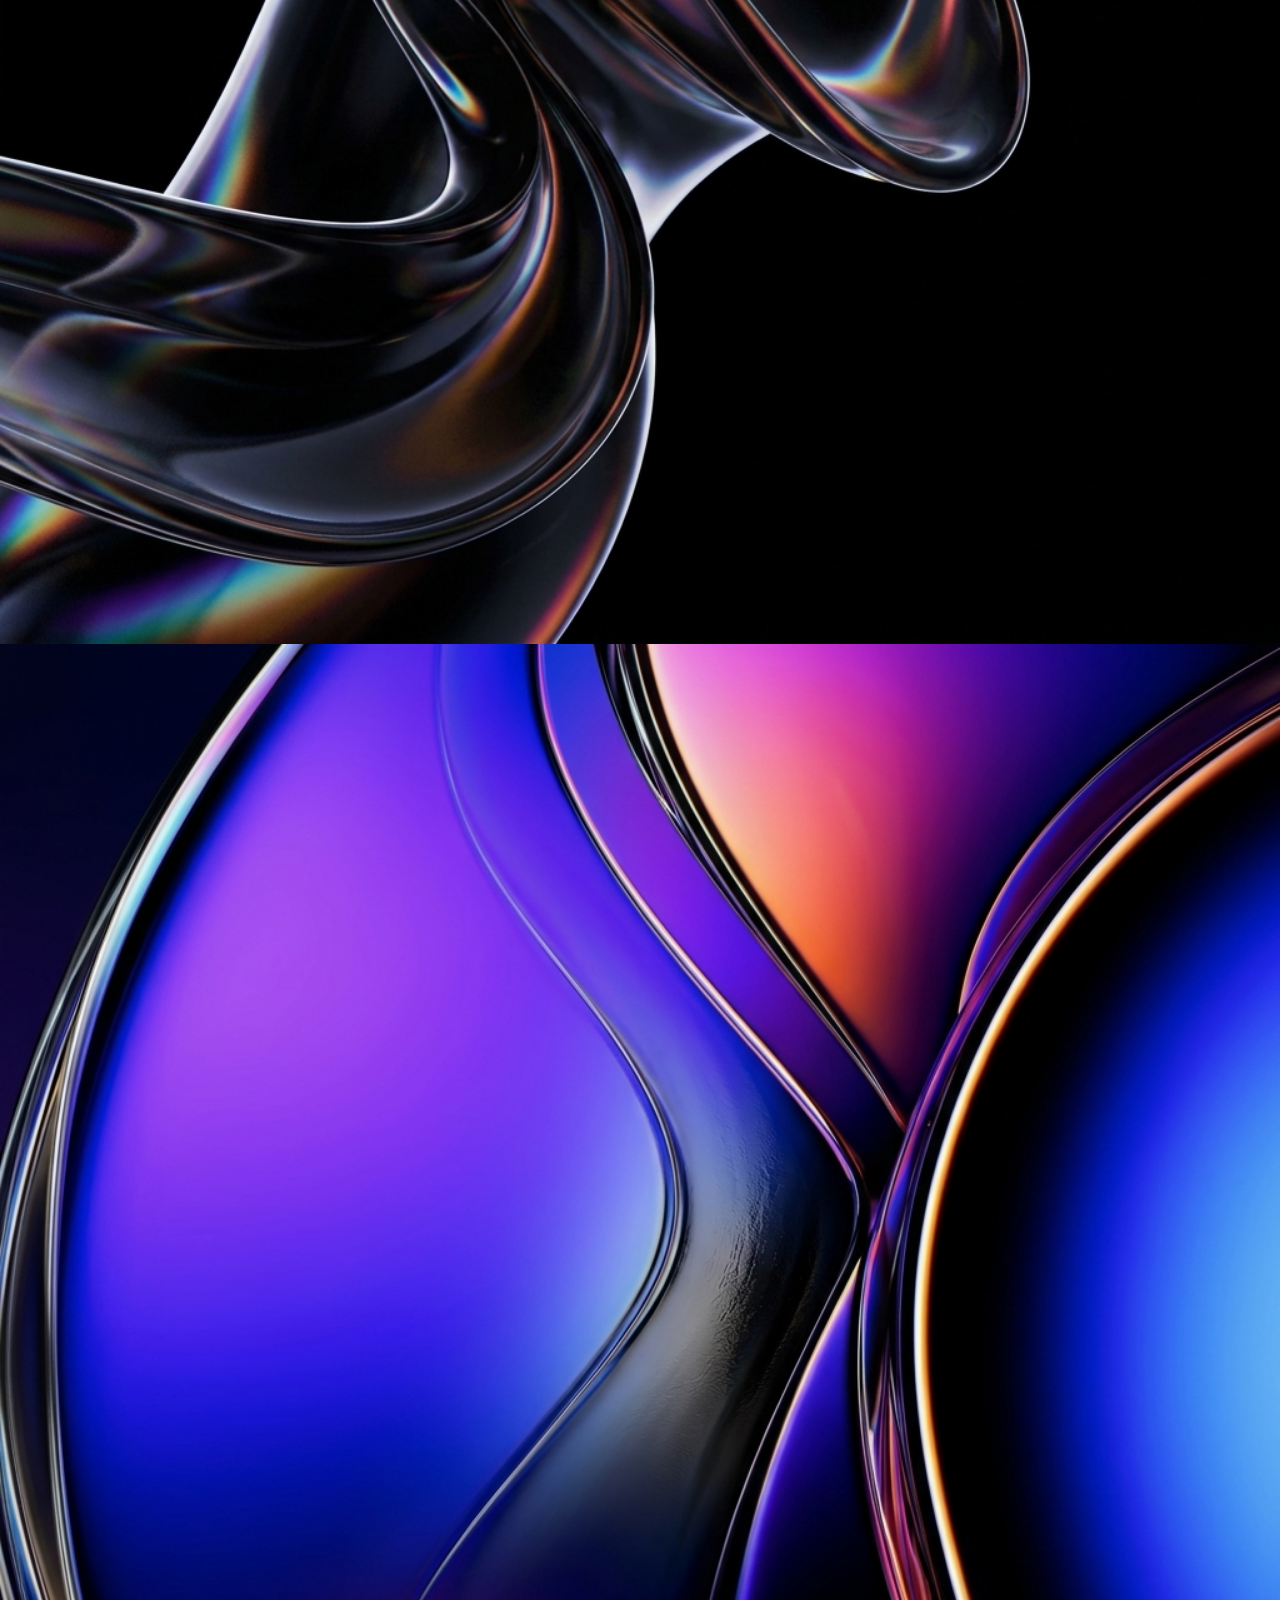
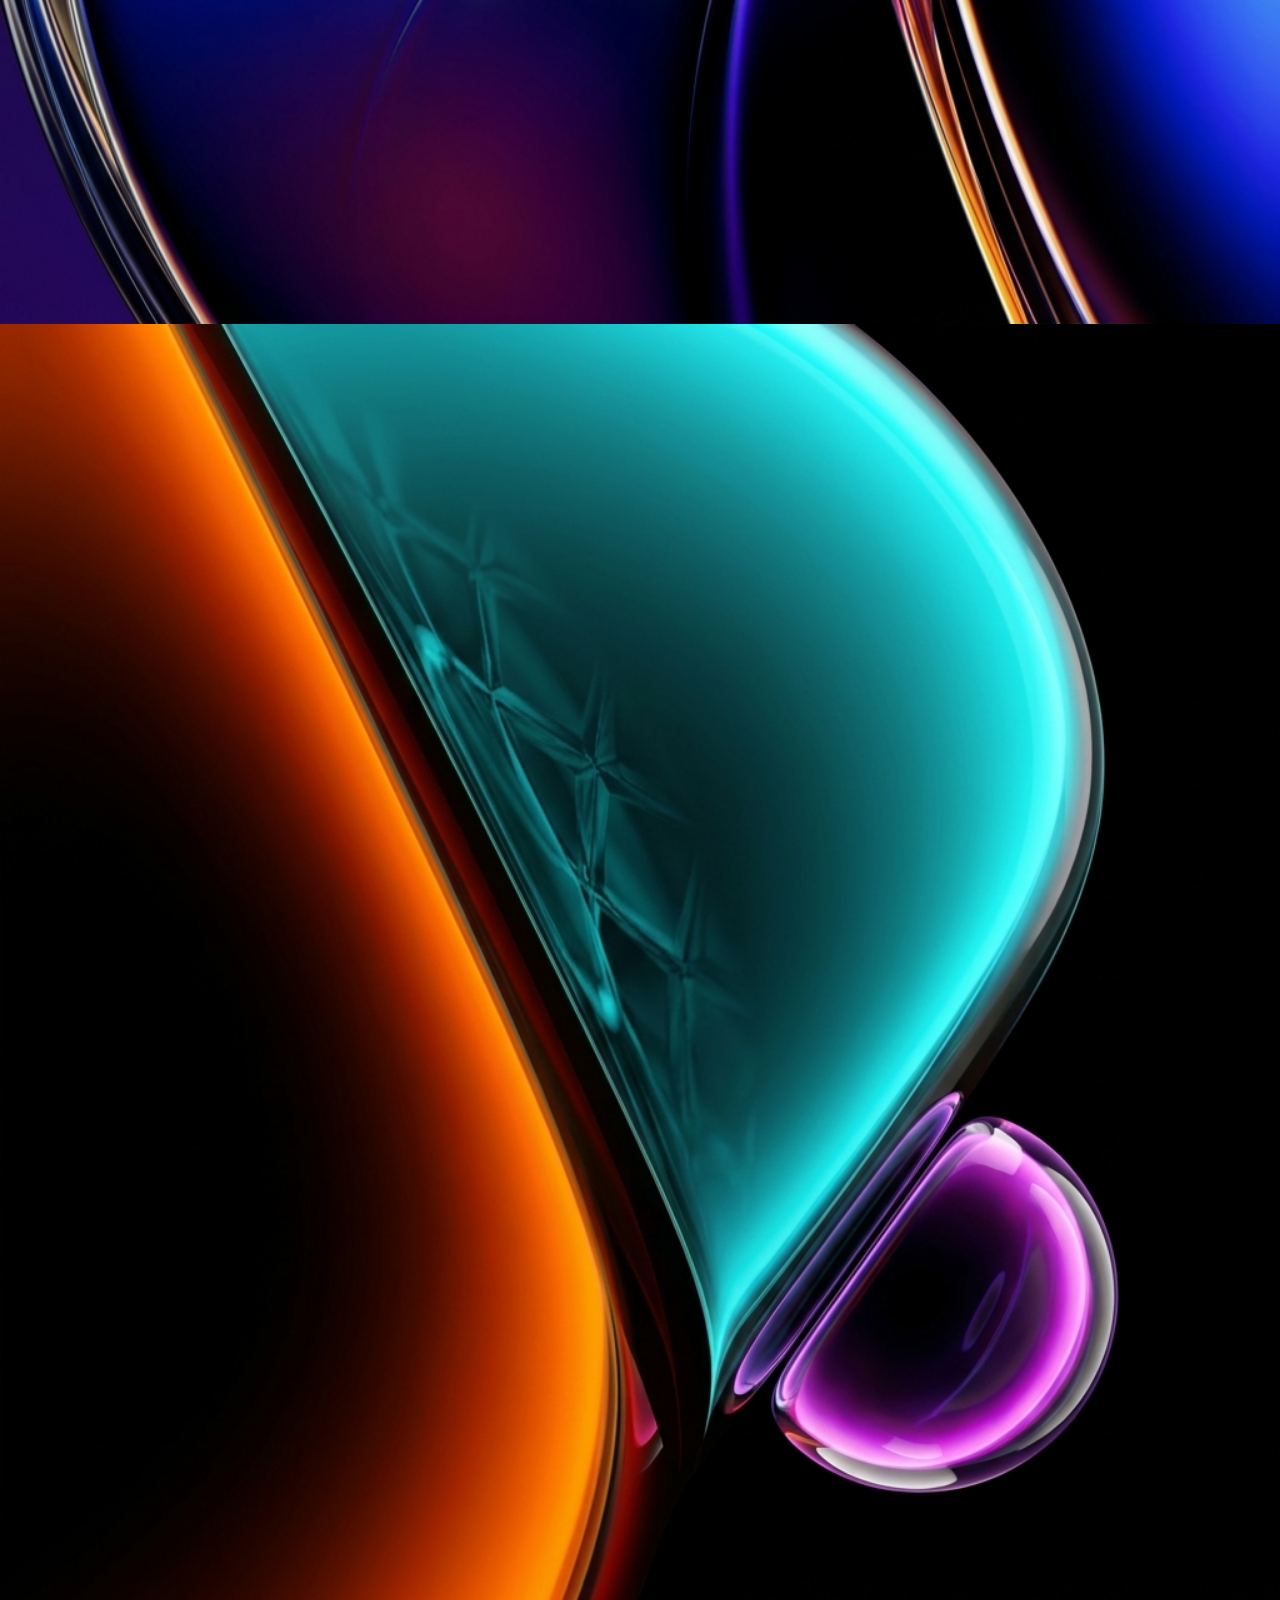
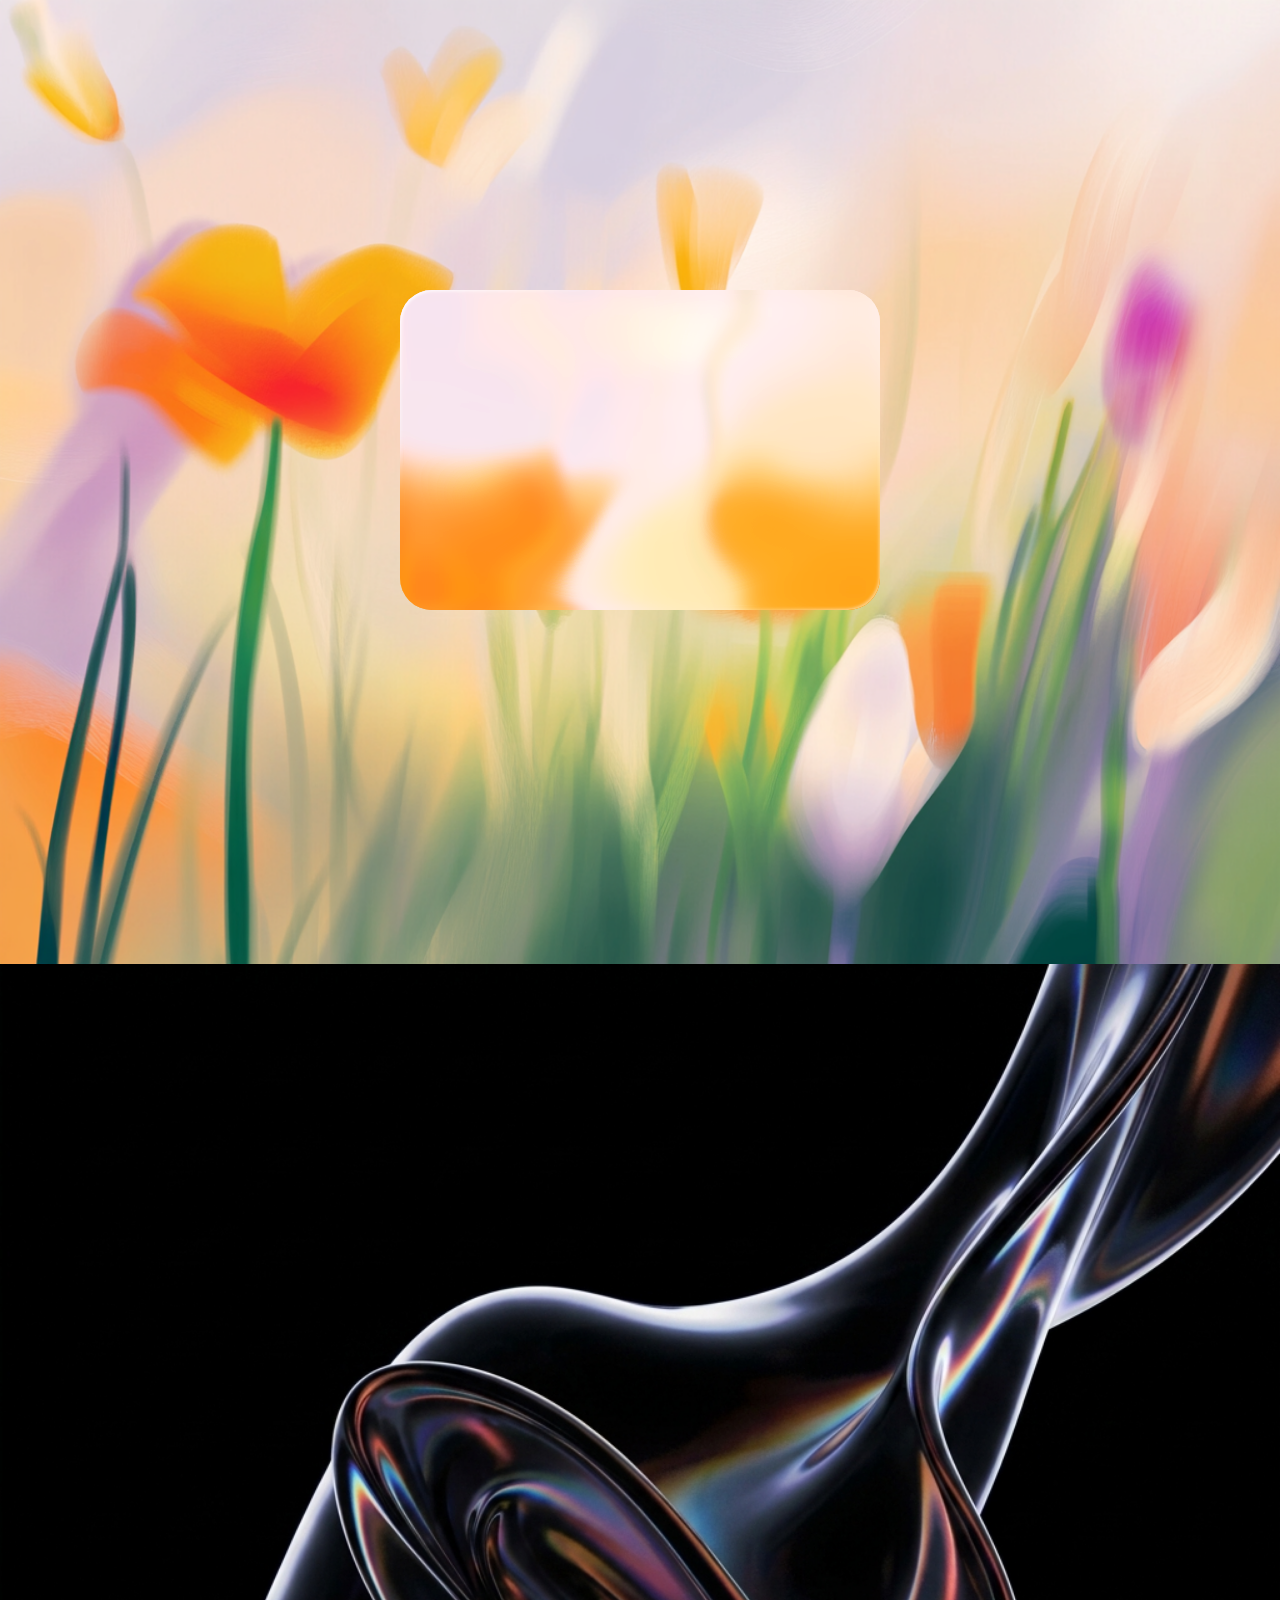
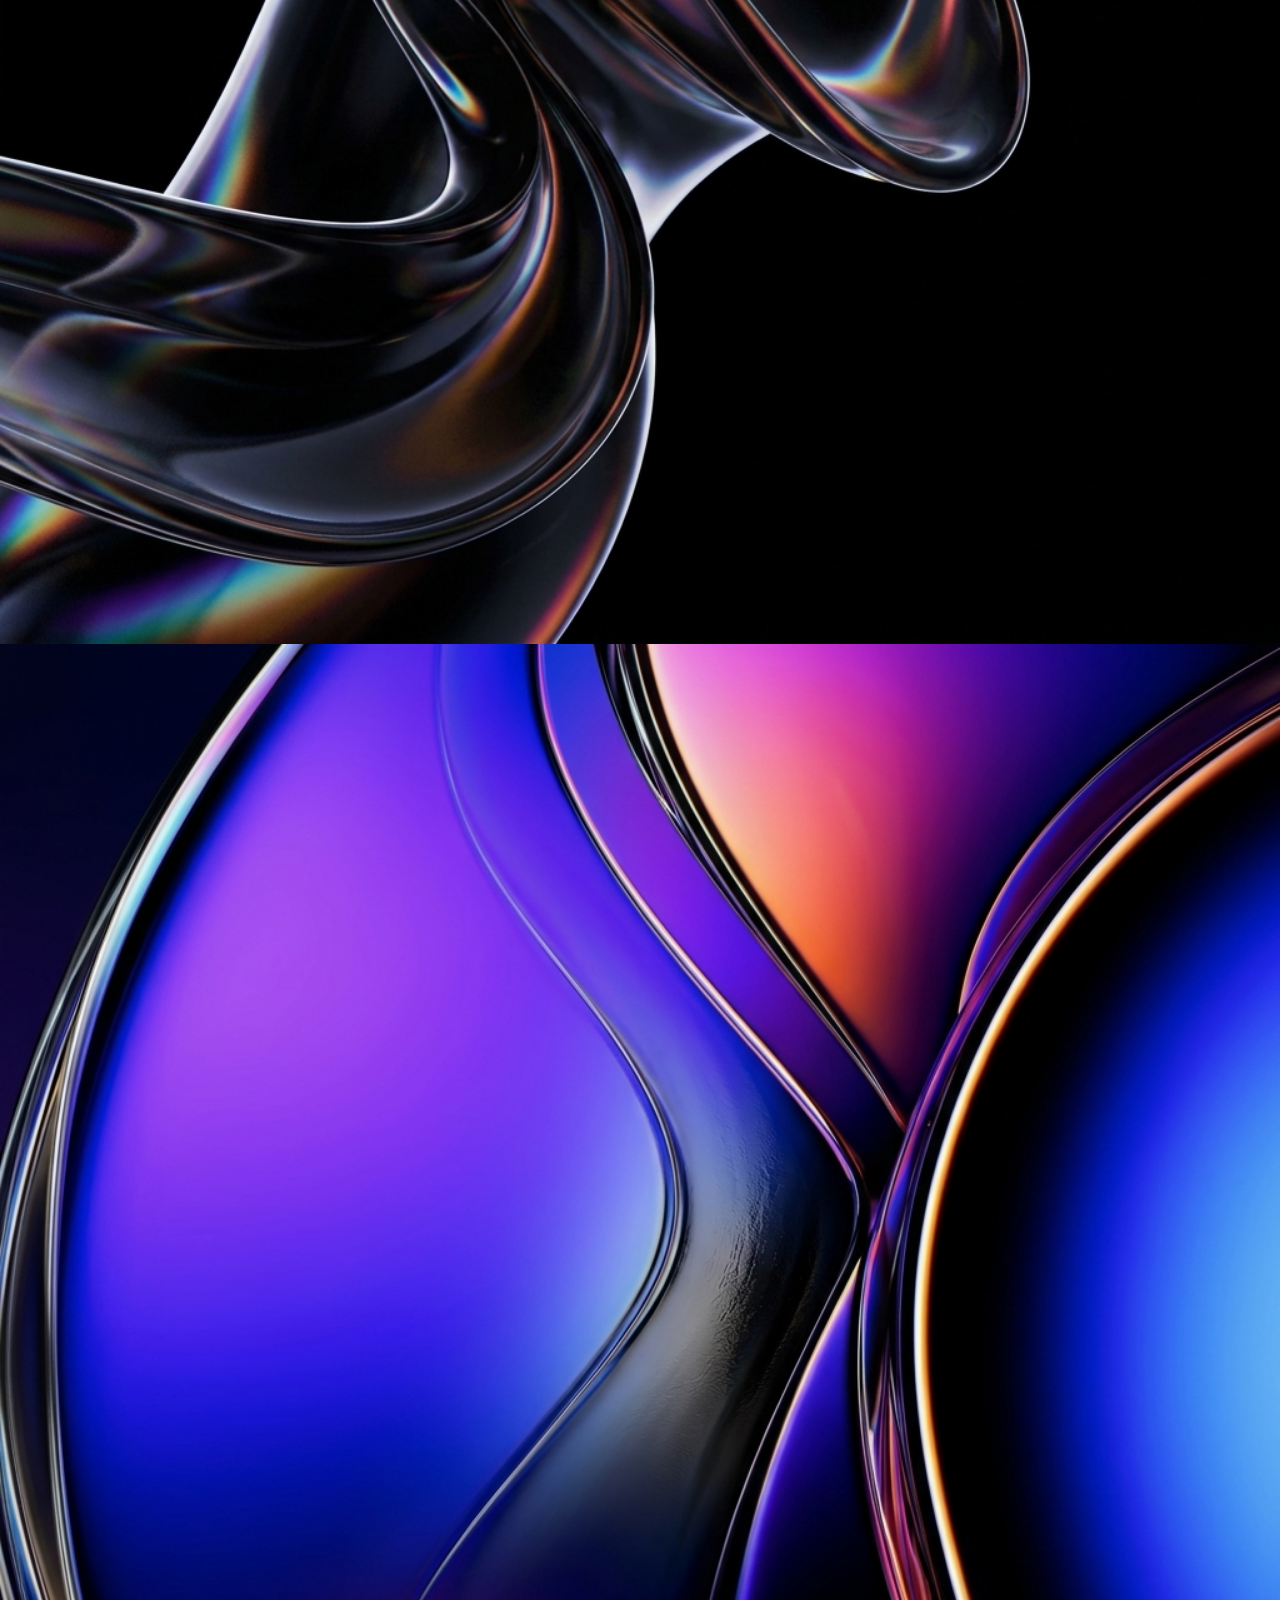
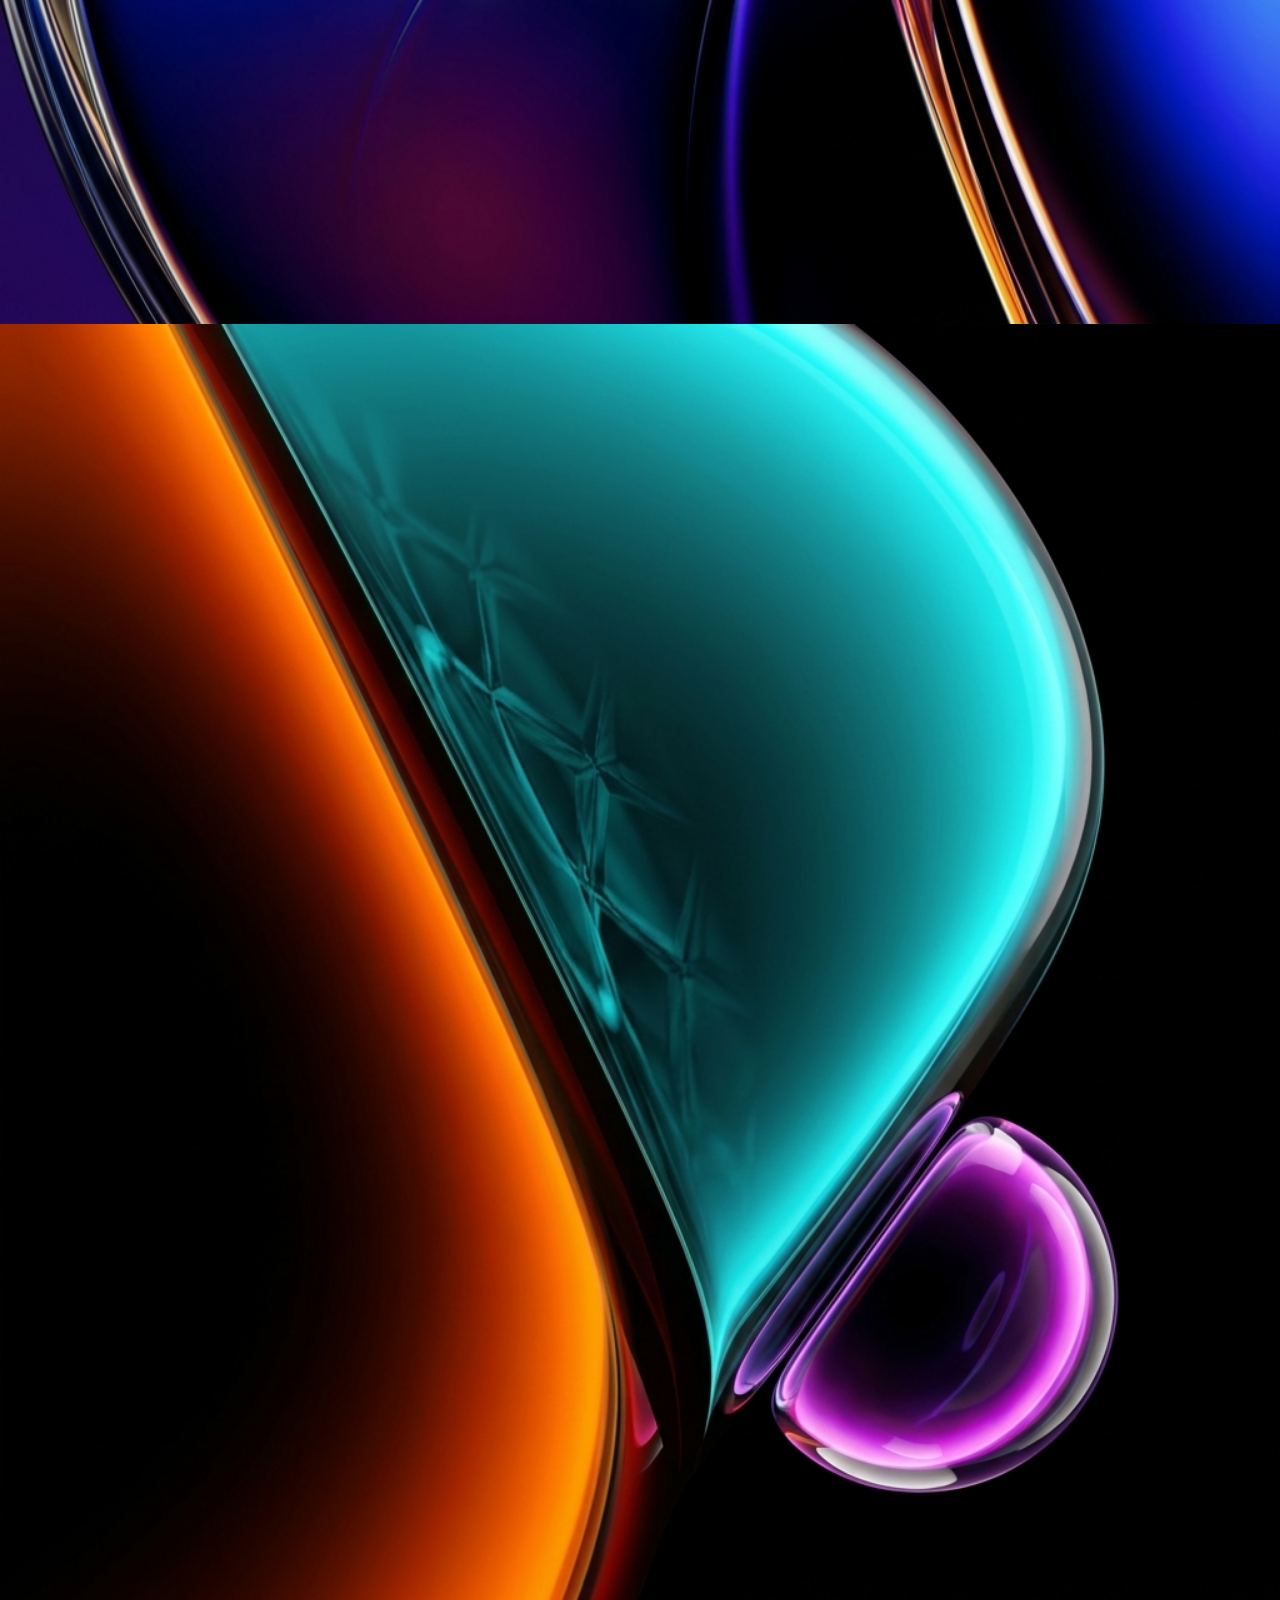
